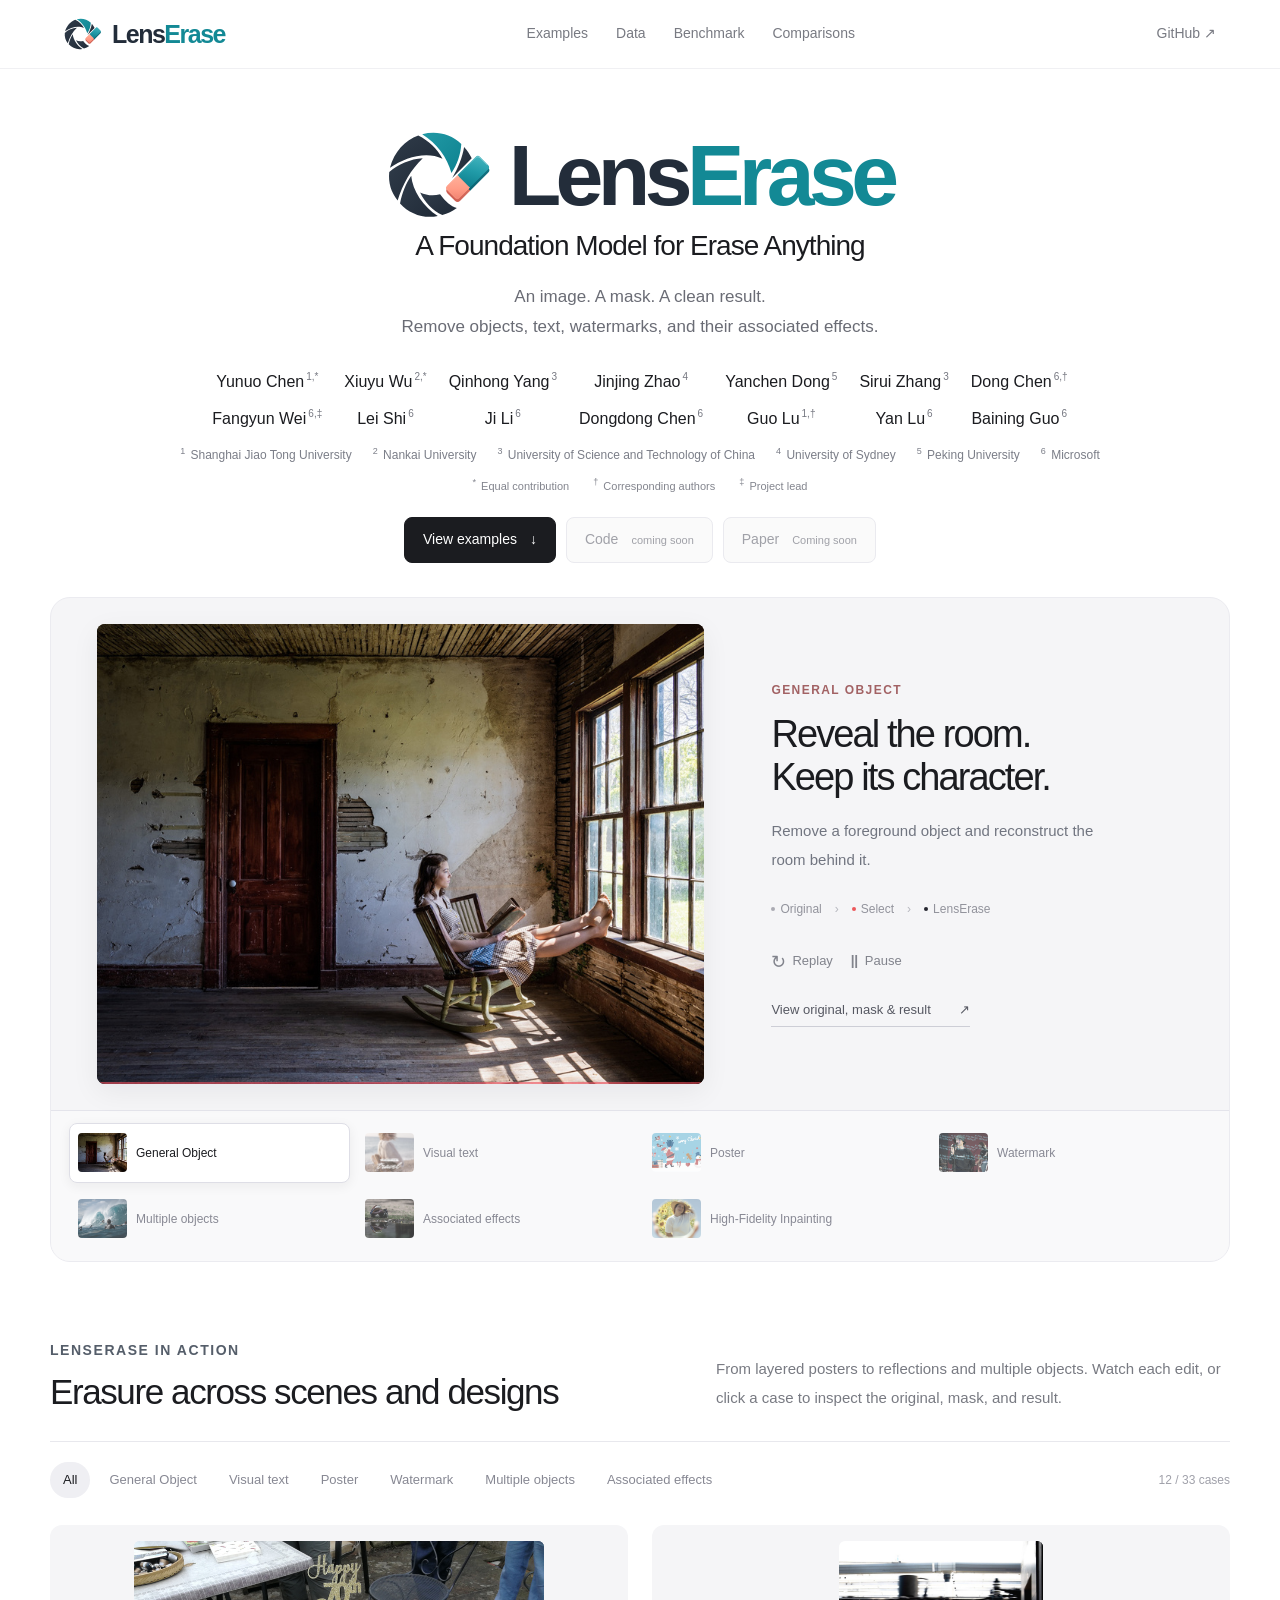
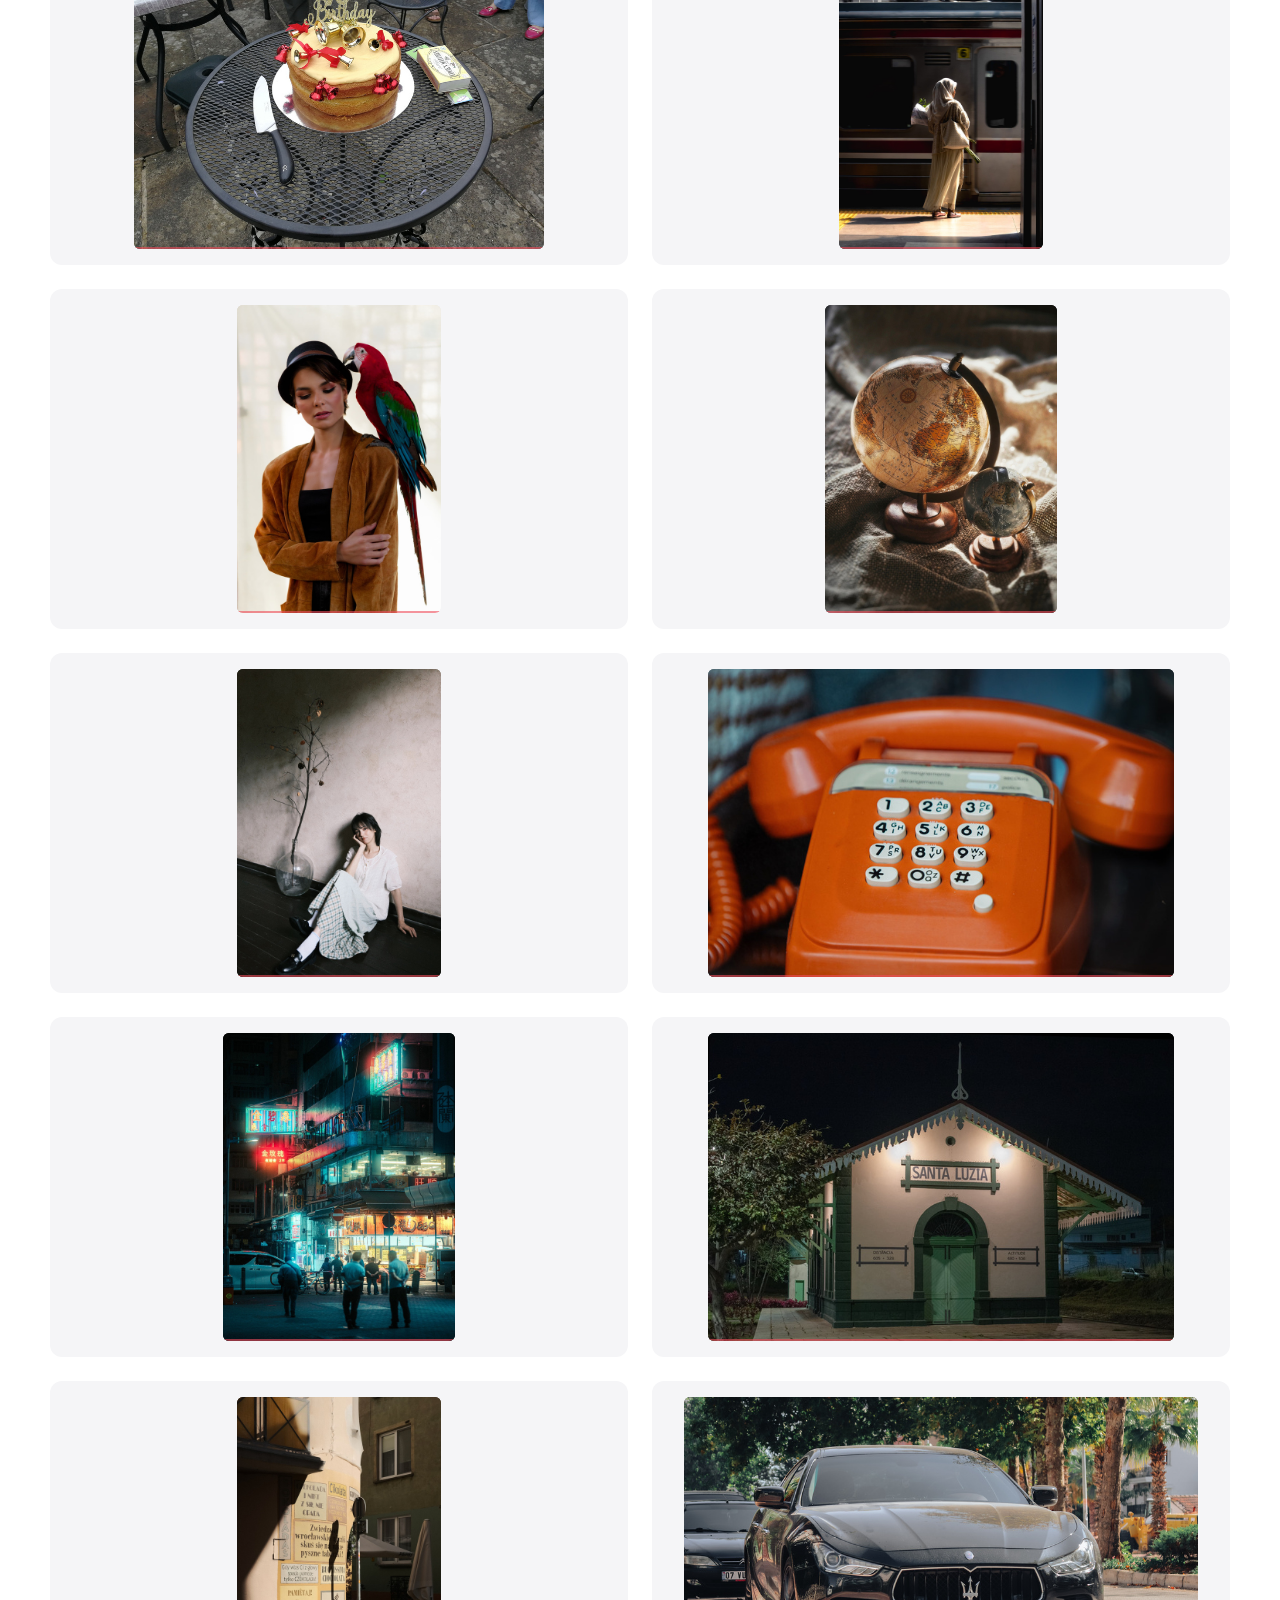
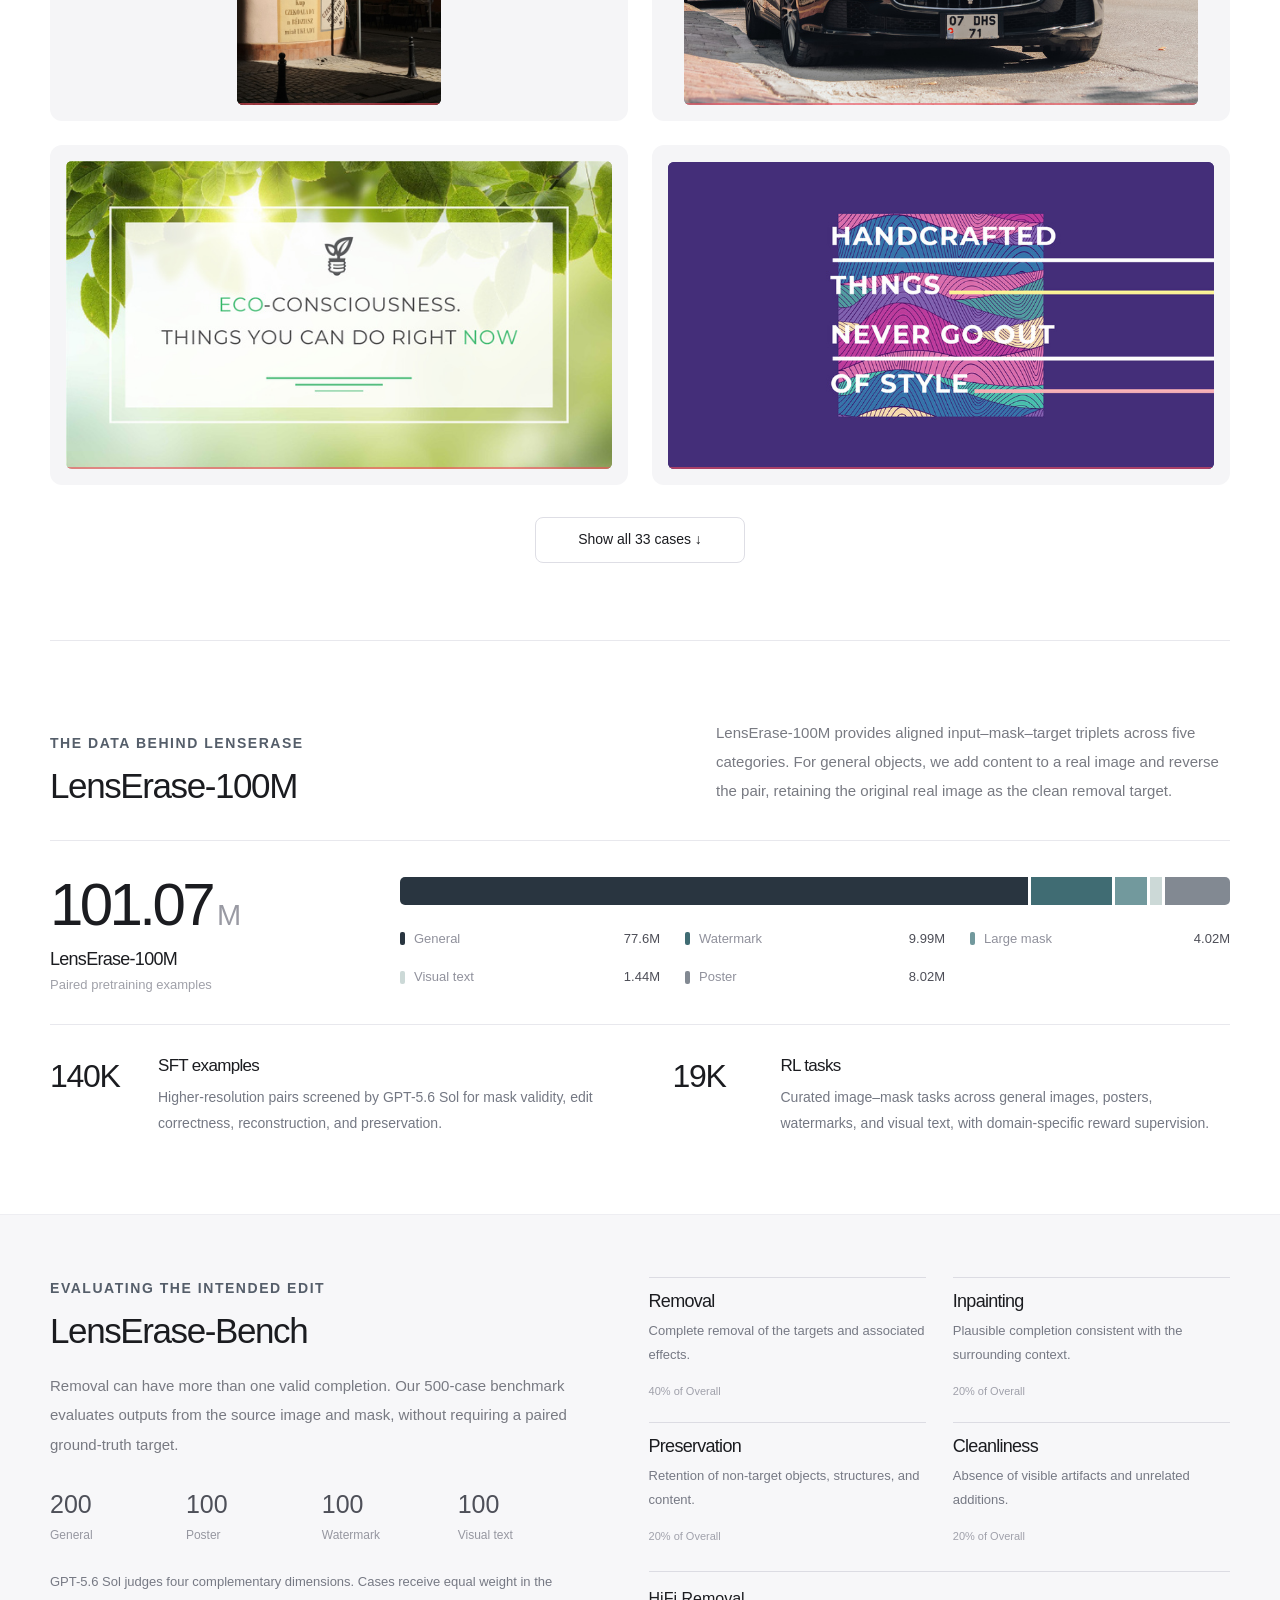
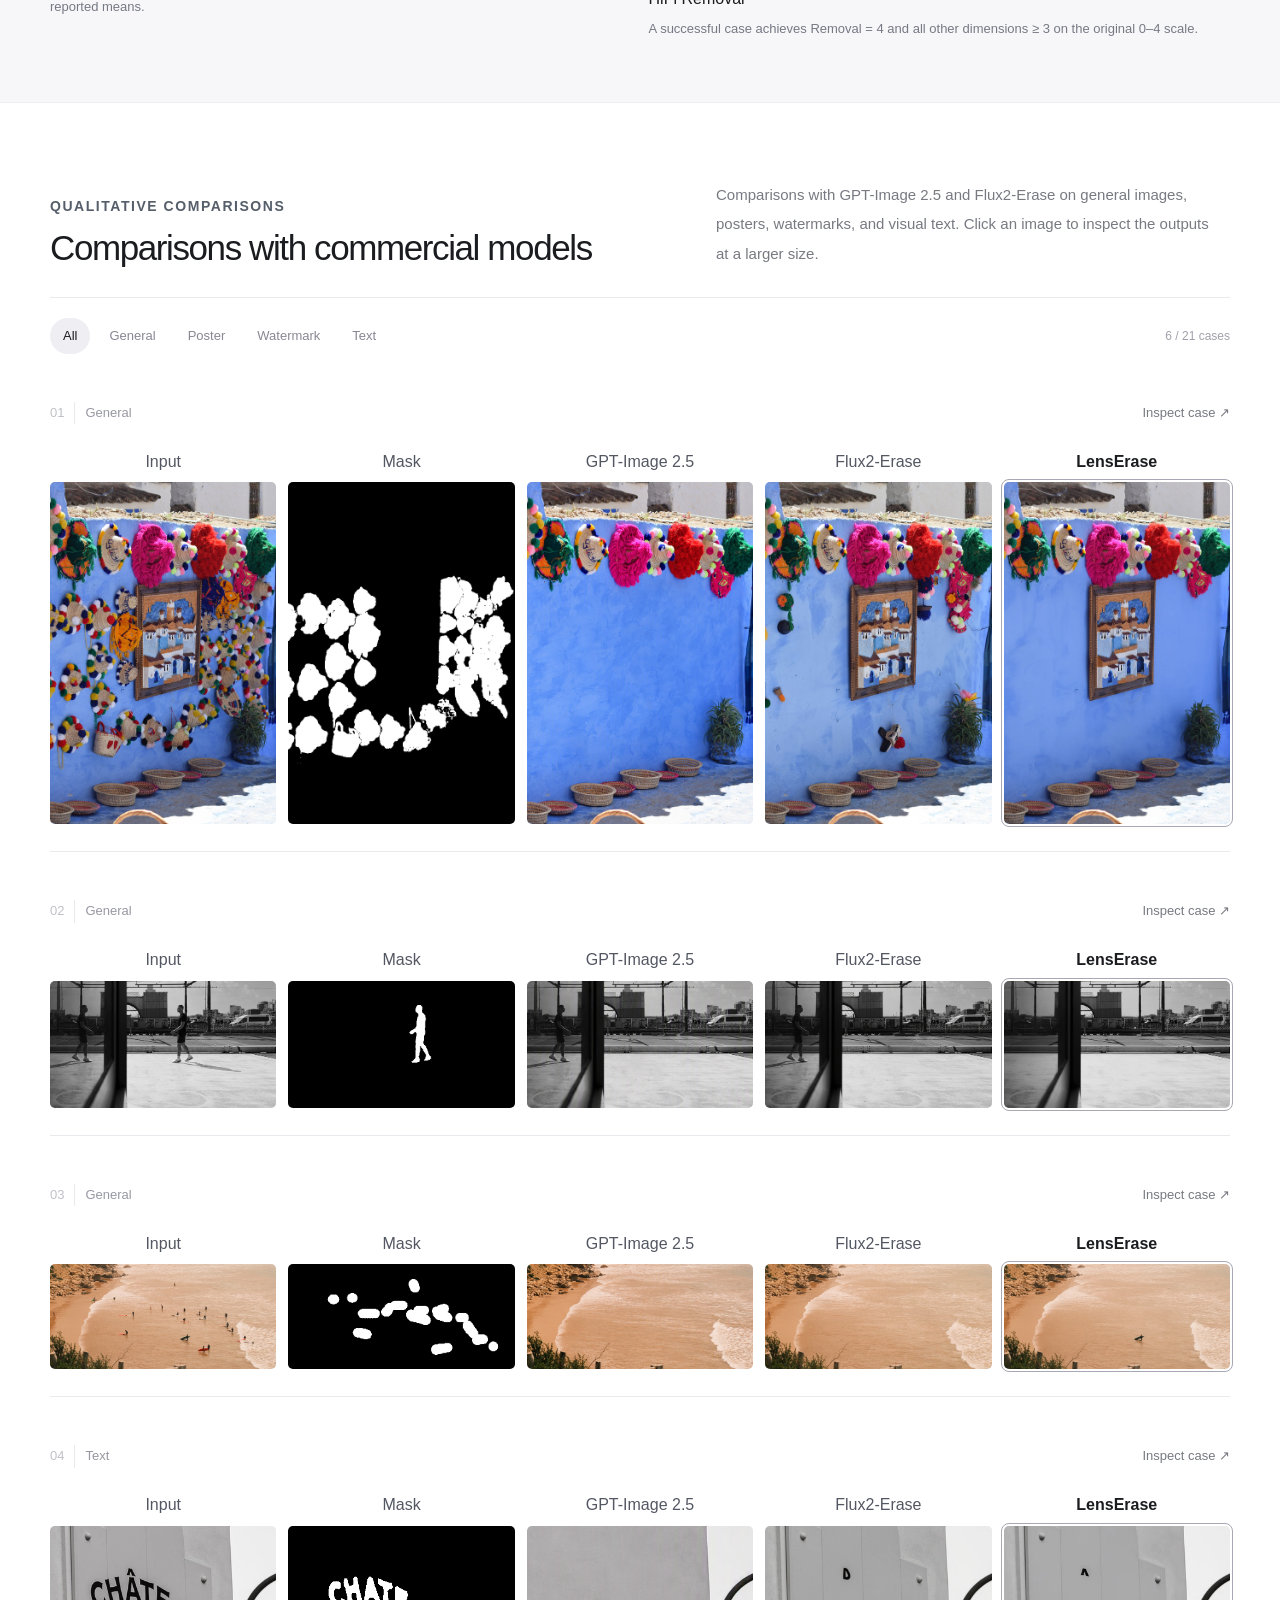
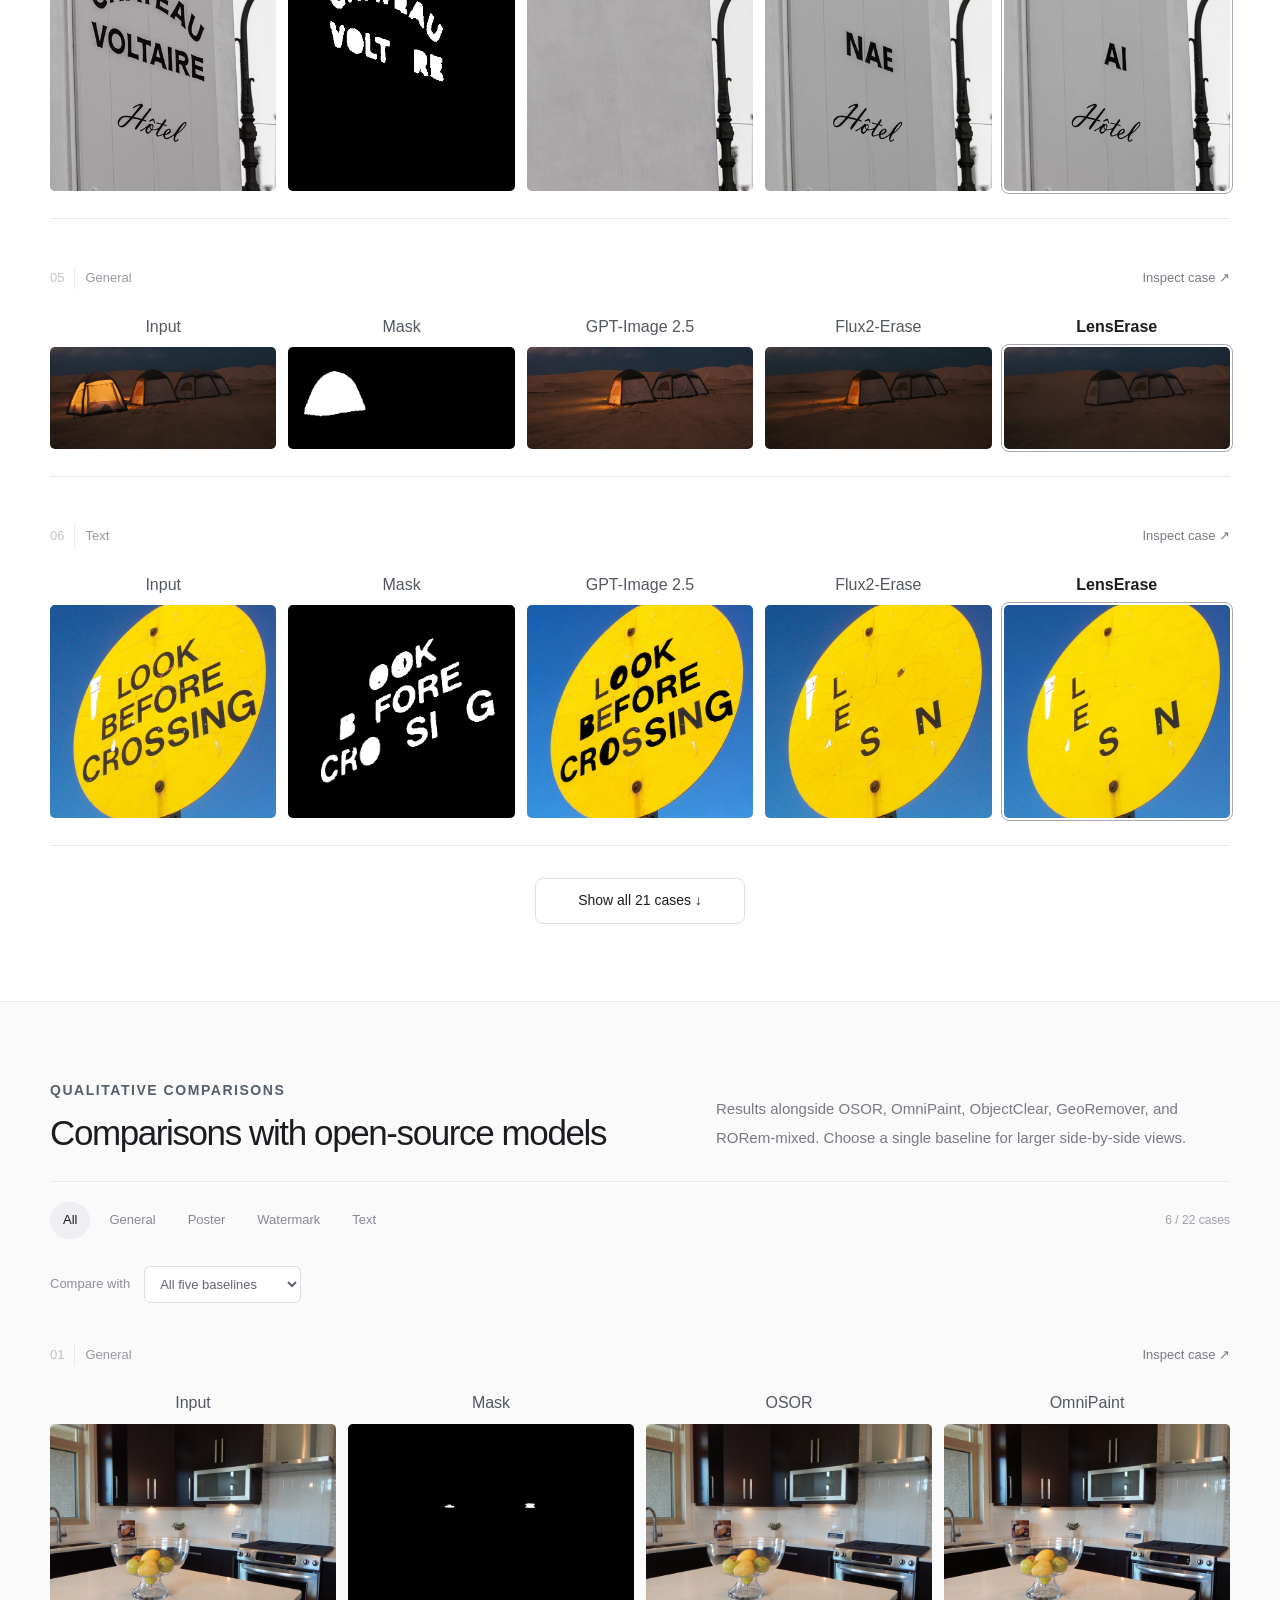
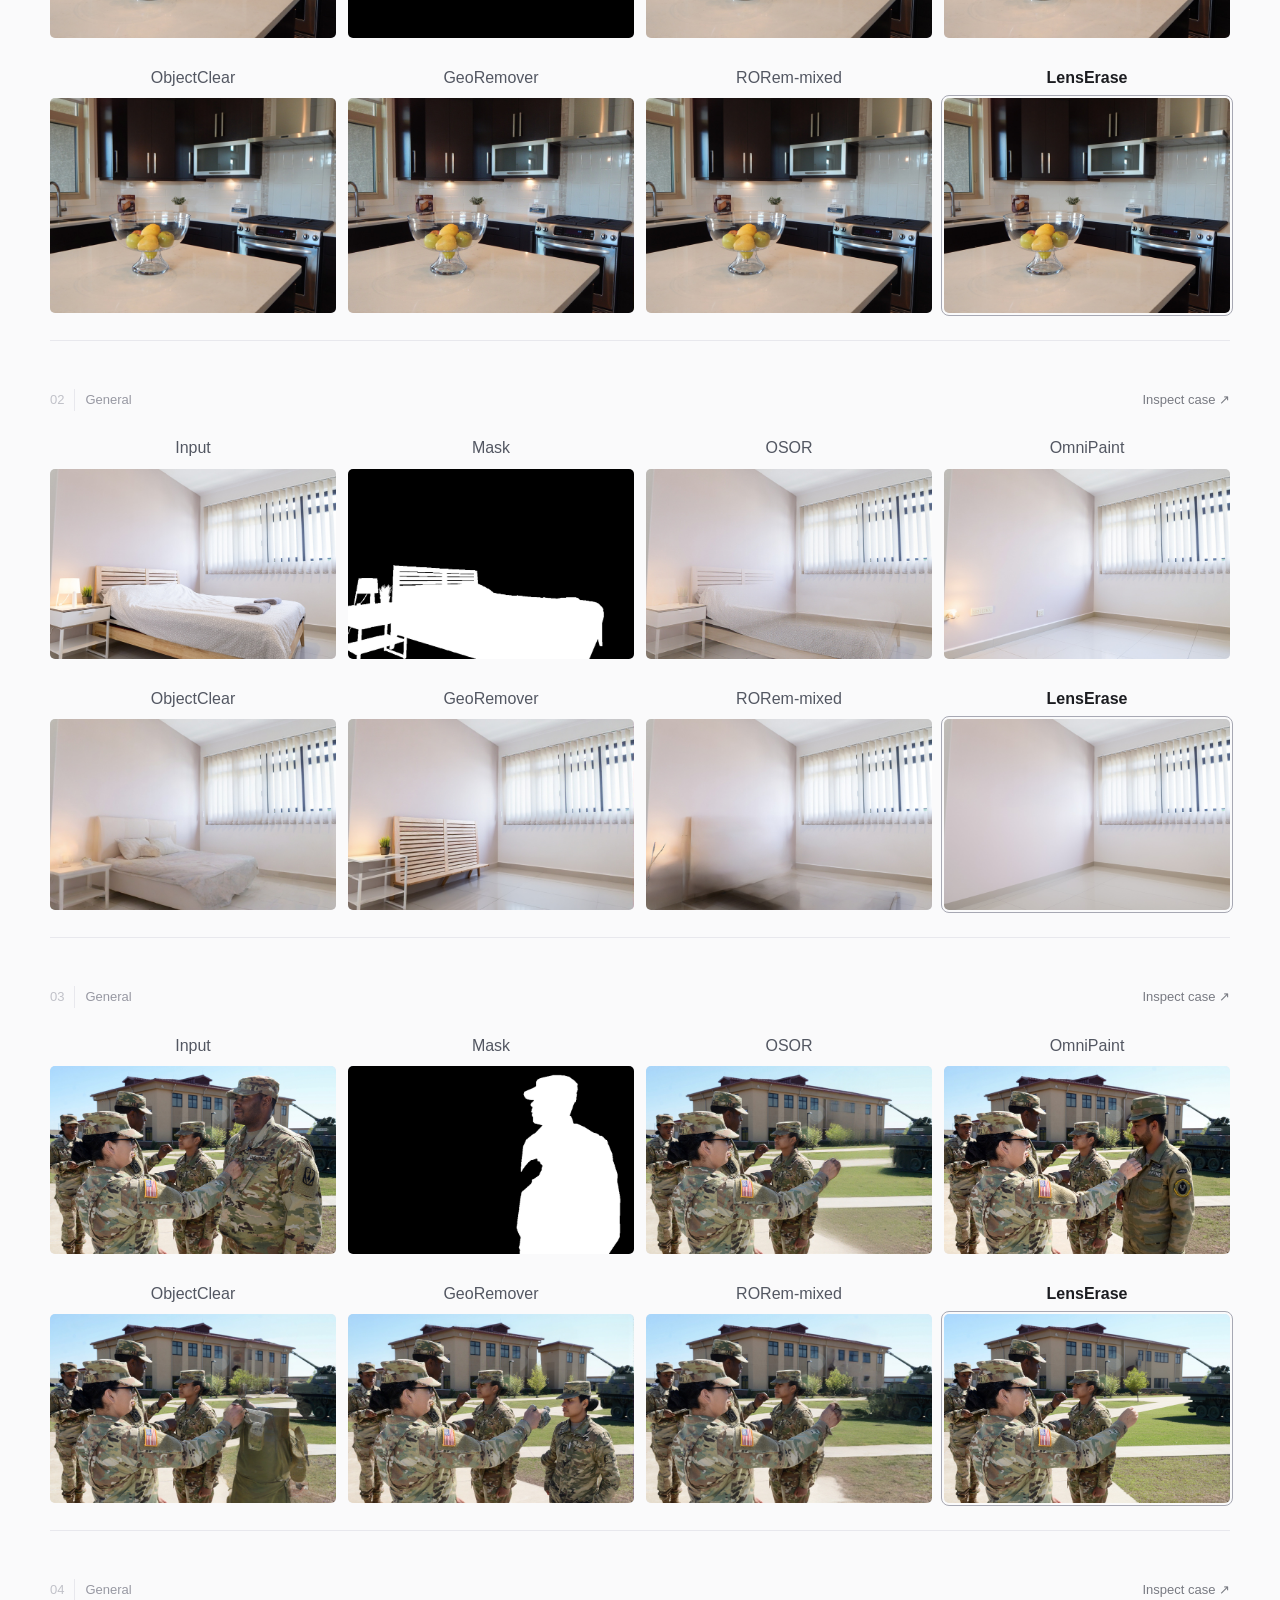
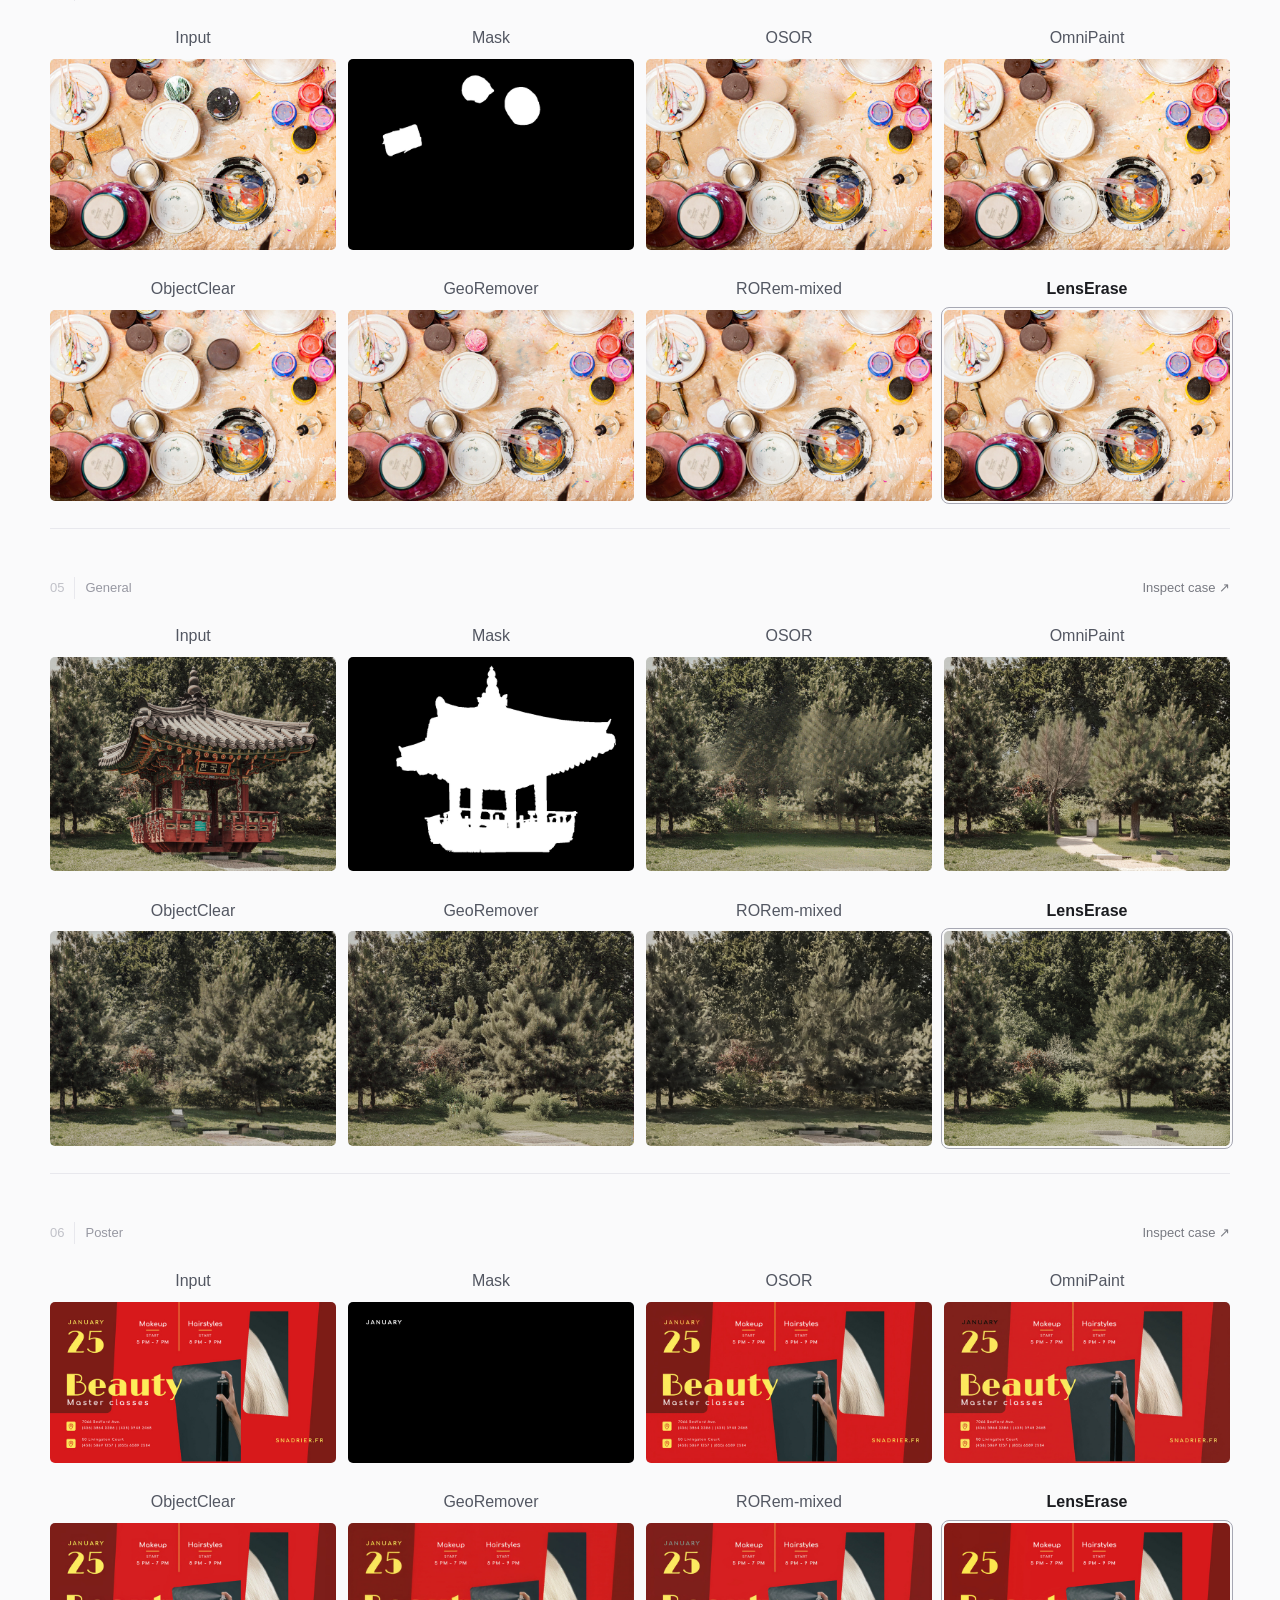
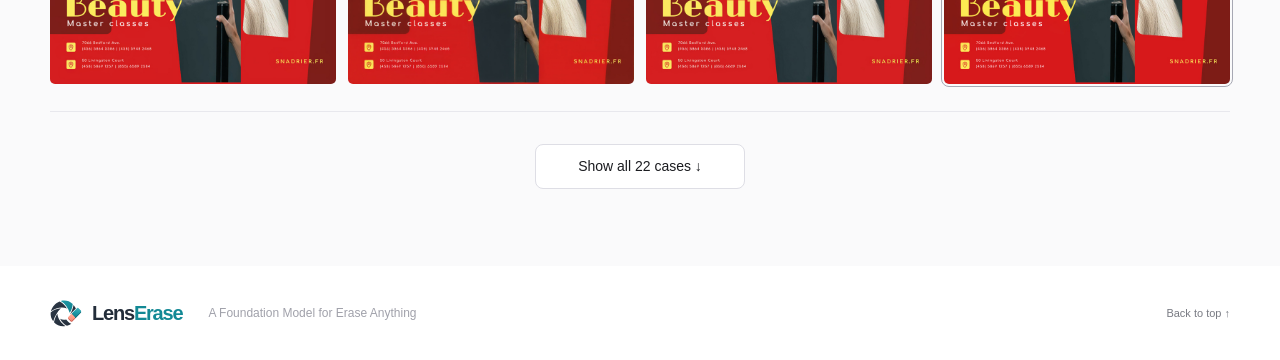
==== LensErase/index.html @ 3f2c81ec "Publish LensErase project website" ====
<!DOCTYPE html>

<html lang="en">
<head>
<meta charset="utf-8"/><meta content="width=device-width,initial-scale=1" name="viewport"/><meta content="#ffffff" name="theme-color"/>
<meta content="LensErase: A Foundation Model for Erase Anything. Mask-based removal of objects, text, watermarks, and associated effects, with high-fidelity preservation." name="description"/>
<title>LensErase — A Foundation Model for Erase Anything</title><link href="assets/favicon.svg?v=3" rel="icon" type="image/svg+xml"/><link href="styles.css" rel="stylesheet"/><script defer="" src="assets/gallery.js"></script><script defer="" src="app.js"></script>
</head>
<body>
<a class="skip-link" href="#featured">Skip to examples</a>
<header class="site-header"><a aria-label="LensErase home" class="brand" href="#top"><img alt="" aria-hidden="true" class="brand-icon" src="assets/logo-mark.svg?v=3" width="32" height="32"/><span class="brand-wordmark">Lens<span class="erase-word">Erase</span></span></a><nav aria-label="Main navigation"><a href="#showcase">Examples</a><a href="#data">Data</a><a href="#benchmark">Benchmark</a><a href="#commercial">Comparisons</a></nav><a class="header-link" href="https://github.com/UnoC-727" rel="noopener noreferrer" target="_blank">GitHub ↗</a></header>
<main id="top">
<section aria-labelledby="page-title" class="hero wrap">
<div class="hero-intro"><h1 id="page-title"><img class="hero-logo" src="assets/logo-mark.svg?v=3" width="84" height="84" alt="" aria-hidden="true"/><span>Lens<span class="erase-word">Erase</span></span></h1><h2>A Foundation Model for Erase Anything</h2><p class="hero-description">An image. A mask. A clean result.<br/>Remove objects, text, watermarks, and their associated effects.</p></div>
<div aria-label="Authors" class="authors"><span>Yunuo Chen<sup>1,*</sup></span><span>Xiuyu Wu<sup>2,*</sup></span><span>Qinhong Yang<sup>3</sup></span><span>Jinjing Zhao<sup>4</sup></span><span>Yanchen Dong<sup>5</sup></span><span>Sirui Zhang<sup>3</sup></span><span>Dong Chen<sup>6,†</sup></span><span>Fangyun Wei<sup>6,‡</sup></span><span>Lei Shi<sup>6</sup></span><span>Ji Li<sup>6</sup></span><span>Dongdong Chen<sup>6</sup></span><span>Guo Lu<sup>1,†</sup></span><span>Yan Lu<sup>6</sup></span><span>Baining Guo<sup>6</sup></span></div>
<div class="affiliations"><span><sup>1</sup> Shanghai Jiao Tong University</span><span><sup>2</sup> Nankai University</span><span><sup>3</sup> University of Science and Technology of China</span><span><sup>4</sup> University of Sydney</span><span><sup>5</sup> Peking University</span><span><sup>6</sup> Microsoft</span></div>
<p class="author-notes"><span><sup>*</sup> Equal contribution</span><span><sup>†</sup> Corresponding authors</span><span><sup>‡</sup> Project lead</span></p><div class="hero-actions"><a class="button button-primary" href="#featured">View examples <span aria-hidden="true">↓</span></a><button class="button button-pending code-pending" type="button" disabled>Code <span>coming soon</span></button><button class="button button-pending" disabled="">Paper <span>Coming soon</span></button></div>
<div class="featured-stage" id="featured"><div class="featured-main"><div id="hero-view"></div><div class="featured-copy"><p class="eyebrow" id="hero-category"></p><h3 id="hero-case-title"></h3><p id="hero-description"></p><div aria-label="Animation stages" class="demo-sequence"><span data-step="source"><i></i>Original</span><span data-step="selection"><i></i>Select</span><span data-step="result"><i></i>LensErase</span></div><div class="animation-controls"><button aria-label="Replay erasing animation" id="hero-replay" type="button"><span aria-hidden="true">↻</span> Replay</button><button aria-label="Pause animation" aria-pressed="false" id="hero-pause" type="button"><span aria-hidden="true">Ⅱ</span> Pause</button></div><button class="inspect-link" id="hero-expand" type="button">View original, mask &amp; result <span aria-hidden="true">↗</span></button></div></div><div aria-label="Featured removal examples" class="hero-tabs" id="hero-tabs" role="tablist"></div></div>
</section>
<section aria-labelledby="showcase-title" class="gallery-section wrap" id="showcase"><div class="section-heading"><div><p class="eyebrow">LENSERASE IN ACTION</p><h2 id="showcase-title">Erasure across scenes and designs</h2></div><p>From layered posters to reflections and multiple objects. Watch each edit, or click a case to inspect the original, mask, and result.</p></div><div class="gallery-toolbar"><div aria-label="Filter LensErase examples" class="filter-list" id="showcase-filters" role="group"></div><p class="gallery-count" id="showcase-count"></p></div><div class="showcase-grid" id="showcase-grid"></div><div class="load-more-wrap"><button class="button load-more" id="showcase-more" type="button"></button></div></section>

<section aria-labelledby="data-title" class="data-section wrap" id="data"><div class="section-heading"><div><p class="eyebrow">THE DATA BEHIND LENSERASE</p><h2 id="data-title">LensErase-100M</h2></div><p>LensErase-100M provides aligned input–mask–target triplets across five categories. For general objects, we add content to a real image and reverse the pair, retaining the original real image as the clean removal target.</p></div><div class="data-main"><div class="data-total"><strong>101.07<span>M</span></strong><h3>LensErase-100M</h3><p>Paired pretraining examples</p></div><div class="data-breakdown"><div aria-label="Pretraining composition" class="data-bar"><span style="--amount:76.78%;--bar-color:#153957" title="General: 77.6M"></span><span style="--amount:9.88%;--bar-color:#007c91" title="Watermark: 9.99M"></span><span style="--amount:3.98%;--bar-color:#39a8b2" title="Large mask: 4.02M"></span><span style="--amount:1.42%;--bar-color:#b9deda" title="Visual text: 1.44M"></span><span style="--amount:7.94%;--bar-color:#788aa4" title="Poster: 8.02M"></span></div><div class="data-legend"><div><i style="background:#153957"></i><span>General</span><strong>77.6M</strong></div><div><i style="background:#007c91"></i><span>Watermark</span><strong>9.99M</strong></div><div><i style="background:#39a8b2"></i><span>Large mask</span><strong>4.02M</strong></div><div><i style="background:#b9deda"></i><span>Visual text</span><strong>1.44M</strong></div><div><i style="background:#788aa4"></i><span>Poster</span><strong>8.02M</strong></div></div></div></div><div class="curation-grid"><article><strong>140K</strong><div><h3>SFT examples</h3><p>Higher-resolution pairs screened by GPT-5.6 Sol for mask validity, edit correctness, reconstruction, and preservation.</p></div></article><article><strong>19K</strong><div><h3>RL tasks</h3><p>Curated image–mask tasks across general images, posters, watermarks, and visual text, with domain-specific reward supervision.</p></div></article></div></section>
<section aria-labelledby="benchmark-title" class="benchmark-section" id="benchmark"><div class="wrap benchmark-layout"><div><p class="eyebrow">EVALUATING THE INTENDED EDIT</p><h2 id="benchmark-title">LensErase-Bench</h2><p class="benchmark-intro">Removal can have more than one valid completion. Our 500-case benchmark evaluates outputs from the source image and mask, without requiring a paired ground-truth target.</p><div class="bench-counts"><span><strong>200</strong> General</span><span><strong>100</strong> Poster</span><span><strong>100</strong> Watermark</span><span><strong>100</strong> Visual text</span></div><p class="bench-note">GPT-5.6 Sol judges four complementary dimensions. Cases receive equal weight in the reported means.</p></div><div><div class="metric-grid"><article><h3>Removal</h3><p>Complete removal of the targets and associated effects.</p><span>40% of Overall</span></article><article><h3>Inpainting</h3><p>Plausible completion consistent with the surrounding context.</p><span>20% of Overall</span></article><article><h3>Preservation</h3><p>Retention of non-target objects, structures, and content.</p><span>20% of Overall</span></article><article><h3>Cleanliness</h3><p>Absence of visible artifacts and unrelated additions.</p><span>20% of Overall</span></article></div><div class="hifi-note"><strong>HiFi Removal</strong><p>A successful case achieves Removal = 4 and all other dimensions ≥ 3 on the original 0–4 scale.</p></div></div></div></section>
<section aria-labelledby="commercial-title" class="gallery-section wrap" id="commercial"><div class="section-heading"><div><p class="eyebrow">QUALITATIVE COMPARISONS</p><h2 id="commercial-title">Comparisons with commercial models</h2></div><p>Comparisons with GPT-Image 2.5 and Flux2-Erase on general images, posters, watermarks, and visual text. Click an image to inspect the outputs at a larger size.</p></div><div class="gallery-toolbar"><div aria-label="Filter GPT and Flux comparisons" class="filter-list" id="commercial-filters" role="group"></div><p class="gallery-count" id="commercial-count"></p></div><div class="comparison-list" id="commercial-grid"></div><div class="load-more-wrap"><button class="button load-more" id="commercial-more" type="button"></button></div></section>
<section aria-labelledby="open-title" class="gallery-section comparison-band" id="open-source"><div class="wrap"><div class="section-heading"><div><p class="eyebrow">QUALITATIVE COMPARISONS</p><h2 id="open-title">Comparisons with open-source models</h2></div><p>Results alongside OSOR, OmniPaint, ObjectClear, GeoRemover, and RORem-mixed. Choose a single baseline for larger side-by-side views.</p></div><div class="gallery-toolbar"><div aria-label="Filter object-removal comparisons" class="filter-list" id="open-filters" role="group"></div><p class="gallery-count" id="open-count"></p></div><div class="model-toolbar"><label for="baseline-select">Compare with</label><select id="baseline-select"><option value="all">All five baselines</option><option>OSOR</option><option>OmniPaint</option><option>ObjectClear</option><option>GeoRemover</option><option>RORem-mixed</option></select></div><div class="comparison-list" id="open-grid"></div><div class="load-more-wrap"><button class="button load-more" id="open-more" type="button"></button></div></div></section>
</main>
<footer class="site-footer wrap"><a class="brand" href="#top"><img alt="" aria-hidden="true" class="brand-icon" src="assets/logo-mark.svg?v=3" width="32" height="32"/><span class="brand-wordmark">Lens<span class="erase-word">Erase</span></span></a><p>A Foundation Model for Erase Anything</p><a class="text-button" href="#top">Back to top ↑</a></footer>
<dialog aria-labelledby="dialog-title" id="case-dialog"><div class="dialog-header"><div><p class="eyebrow" id="dialog-category"></p><h2 id="dialog-title"></h2></div><button aria-label="Close preview" class="icon-button" id="dialog-close" type="button">✕</button></div><div aria-label="Choose an image" class="dialog-model-tabs" id="dialog-tabs" role="tablist"></div><div class="static-case-overview" hidden="" id="static-case-overview"></div><div class="detail-view" id="detail-view"><img alt="" id="detail-image"/></div><div class="dialog-bottom"><p>Click to zoom. Drag to pan.</p><div><button class="text-button" id="dialog-prev" type="button">← Previous</button><span id="dialog-position"></span><button class="text-button" id="dialog-next" type="button">Next →</button></div></div></dialog>
<noscript><p class="noscript-message">Enable JavaScript to browse the interactive galleries.</p></noscript>
</body>
</html>
---- LensErase/styles.css ----
@font-face{font-family:Inter;font-style:normal;font-weight:100 900;font-display:swap;src:url('assets/fonts/inter.ttf') format('truetype')}
@font-face{font-family:'Instrument Sans';font-style:normal;font-weight:400 700;font-display:swap;src:url('assets/fonts/instrumentsans.ttf') format('truetype')}
:root{--paper:#fff;--ink:#1b1c20;--muted:#787a82;--line:#e8e8ed;--accent:#d84b50;--panel:#f5f5f7;--title:'Instrument Sans',Inter,sans-serif}
*{box-sizing:border-box}html{scroll-behavior:smooth;scroll-padding-top:88px}body{margin:0;color:var(--ink);background:var(--paper);font-family:Inter,Arial,sans-serif;font-size:15px;line-height:1.7;-webkit-font-smoothing:antialiased}body.dialog-open{overflow:hidden}button,input,select{font:inherit;color:inherit}button{cursor:pointer}a{color:inherit;text-decoration:none}button,a{-webkit-tap-highlight-color:transparent}img{display:block;max-width:100%;height:auto}h1,h2,h3,p,figure{margin:0}h1,h2,h3{font-family:var(--title);font-weight:550;line-height:1.14;letter-spacing:-.04em}p{color:var(--muted)}button:disabled{cursor:default}button:focus-visible,a:focus-visible,select:focus-visible{outline:3px solid #d84b50aa;outline-offset:4px}section[id],#featured{scroll-margin-top:90px}[hidden]{display:none!important}.wrap{width:calc(100% - 100px);max-width:1200px;margin-inline:auto}.skip-link{position:fixed;top:-70px;left:15px;background:white;padding:13px;z-index:100}.skip-link:focus{top:15px}
.site-header{height:69px;display:flex;justify-content:space-between;align-items:center;gap:25px;padding-inline:5%;border-bottom:1px solid #f0f0f3;position:sticky;top:0;background:#ffffffef;backdrop-filter:blur(18px);z-index:30}.brand{font-family:var(--title);font-size:23px;letter-spacing:-.06em;font-weight:650;display:flex;align-items:center;gap:8px;white-space:nowrap}.brand-mark{display:none}.site-header nav{display:flex;gap:28px;font-size:12px;color:var(--muted)}.site-header nav a{padding:20px 0}.site-header nav a:hover,.site-header nav a.active{color:var(--ink)}.header-link{font-size:12px;color:var(--muted)}.header-link:hover{color:var(--ink)}
.hero{padding-top:48px}.hero-intro{text-align:center;max-width:850px;margin:auto}.eyebrow{font-size:10px;font-weight:550;letter-spacing:.14em;line-height:1.6;text-transform:uppercase;color:var(--muted)}.hero h1{font-size:86px;letter-spacing:-.065em;font-weight:650;margin:13px 0 10px;line-height:1.05}.title-period{color:var(--accent)}.hero h2{font-size:28px;letter-spacing:-.035em;font-weight:450}.hero-description{font-size:15px;line-height:1.75;margin-top:20px;color:#6a6c75}.authors{display:grid;grid-template-columns:repeat(7,max-content);justify-content:center;column-gap:20px;row-gap:7px;margin:26px auto 0;max-width:1030px;font-size:12px;font-weight:450;line-height:1.7}.authors span{white-space:nowrap}.authors sup{font-size:8px;color:#8e9098;margin-left:2px}.affiliations{display:flex;flex-wrap:wrap;justify-content:center;gap:4px 19px;margin:11px auto 0;max-width:1030px;color:#93949a;font-size:10px;line-height:1.7}.affiliations a:hover{color:var(--ink)}.affiliations sup{font-size:8px;margin-right:2px}.author-notes{display:flex;justify-content:center;flex-wrap:wrap;gap:20px;font-size:9px;color:#989aa2;margin-top:9px}.author-notes sup{margin-right:2px}.hero-actions{display:flex;flex-wrap:wrap;justify-content:center;gap:10px;margin:22px 0 34px}.button{display:inline-flex;align-items:center;justify-content:center;gap:13px;min-height:43px;border:1px solid #dedee5;background:white;border-radius:8px;padding:10px 18px;font-size:12px;transition:background .18s,border .18s}.button:hover{background:var(--panel);border-color:#c8c9d0}.button-primary{background:var(--ink);border-color:var(--ink);color:#fff}.button-primary:hover{background:#36373e}.button-pending{color:#a0a1a8;background:#fafafa;border-color:#eaeaef}.button-pending span{font-size:9px}.button-pending:hover{background:#fafafa;border-color:#eaeaef}.text-button{border:0;background:none;padding:4px 0;font-size:11px;white-space:nowrap;color:var(--muted)}.text-button:hover{color:var(--ink)}
.featured-stage{background:#f5f5f7;border:1px solid #ebebf0;border-radius:20px;overflow:hidden}.featured-main{display:grid;grid-template-columns:minmax(0,1.5fr) minmax(0,1fr);min-height:440px;align-items:center;padding:26px;gap:47px}.featured-copy{padding:22px 15px 22px 0;max-width:390px}.featured-copy>.eyebrow{color:#a26264;font-size:10px;letter-spacing:.12em}.featured-copy h3{font-size:38px;font-weight:500;line-height:1.13;letter-spacing:-.05em;margin:13px 0 18px}.featured-copy>p:not(.eyebrow){font-size:13px;line-height:1.9;color:#80818b;max-width:325px}.demo-sequence{display:flex;gap:13px;align-items:center;margin-top:25px;font-size:10px;color:#92939c}.demo-sequence span{display:flex;align-items:center;gap:5px}.demo-sequence span:not(:last-child):after{content:'›';margin-left:8px;color:#b5b6bd}.demo-sequence i{height:4px;width:4px;border-radius:50%;background:#aaaab3}.demo-sequence [data-step=selection] i{background:#ec585b}.demo-sequence [data-step=result] i{background:#252630}.animation-controls{display:flex;align-items:center;gap:17px;margin-top:27px}.animation-controls button{border:0;background:none;font-size:11px;color:#81838c;padding:4px 0;display:flex;gap:6px;align-items:center}.animation-controls button:hover{color:var(--ink)}.animation-controls button>span{font-size:18px;line-height:1}.inspect-link{border:0;background:none;padding:0 0 5px;border-bottom:1px solid #cdced6;display:flex;gap:28px;align-items:center;margin-top:22px;font-size:11px;color:#565862}.inspect-link:hover{color:var(--ink);border-color:var(--ink)}#hero-view{width:100%;min-width:0;display:flex;align-items:center;justify-content:center;min-height:425px}.hero-tabs{display:flex;gap:5px;padding:12px 18px;border-top:1px solid #e4e4eb;justify-content:center;background:#f9f9fa}.hero-tabs button{min-width:0;flex:1;display:flex;align-items:center;gap:9px;border:1px solid transparent;background:none;padding:8px;border-radius:8px;text-align:left;color:#888994;font-size:10px;line-height:1.35;transition:background .15s,border .15s}.hero-tabs button img{width:44px;height:35px;object-fit:cover;border-radius:4px;filter:saturate(.6);opacity:.75;flex-shrink:0}.hero-tabs button[aria-selected=true]{background:white;border-color:#dedee6;box-shadow:0 3px 12px #1b1b2510;color:var(--ink)}.hero-tabs button[aria-selected=true] img{filter:none;opacity:1}.hero-tabs button:hover{background:white}
.erasure-demo{display:block;position:relative;isolation:isolate;width:100%;aspect-ratio:var(--ratio);padding:0;border:0;background:#e6e6eb;overflow:hidden;border-radius:8px;cursor:zoom-in;line-height:0;text-align:left;--duration:8s;--play:paused}.erasure-demo.hero-demo{max-width:calc(460px * var(--ratio));max-height:460px;box-shadow:0 8px 28px #17172710}.erasure-demo.is-playing{--play:running}.motion-result,.motion-source,.mask-tint,.mask-contour{display:block;position:absolute;inset:0;width:100%;height:100%}.motion-result img,.motion-source img{width:100%;height:100%;object-fit:fill}.motion-source{animation:erase-source var(--duration) ease-in-out infinite;animation-play-state:var(--play)}.mask-tint{background:#ff334c;mask:var(--mask) center/100% 100% no-repeat;mask-mode:luminance;opacity:0;animation:mask-tint var(--duration) ease-in-out infinite;animation-play-state:var(--play);pointer-events:none}.mask-contour{overflow:visible;pointer-events:none;opacity:0;animation:contour-opacity var(--duration) linear infinite;animation-play-state:var(--play)}.mask-contour path{fill:none;stroke-linejoin:round;stroke-linecap:round;vector-effect:non-scaling-stroke;stroke-dasharray:1;stroke-dashoffset:1;animation:draw-contour var(--duration) ease-in-out infinite;animation-play-state:var(--play)}.contour-underlay path{stroke:#fff;stroke-width:4.6px;stroke-opacity:.9}.contour-red path{stroke:#f12f44;stroke-width:2.8px}.demo-state{position:absolute;left:15px;bottom:14px;font-size:10px;line-height:1.3;font-weight:500;letter-spacing:.01em;background:#fffffff0;backdrop-filter:blur(5px);padding:7px 10px;border-radius:5px;pointer-events:none;box-shadow:0 1px 4px #0001;opacity:0;animation:state-source var(--duration) linear infinite;animation-play-state:var(--play)}.state-select{animation-name:state-select;color:#cf2c3e;display:flex;align-items:center;gap:6px}.state-select i{width:5px;height:5px;border-radius:50%;background:#f12f44}.state-result{animation-name:state-result;background:#22242bea;color:#fff}.demo-open{position:absolute;right:14px;top:14px;background:#fffffff0;border-radius:5px;padding:7px 9px;font-size:9px;line-height:1.3;color:#555762;opacity:0;transition:opacity .2s;pointer-events:none}.erasure-demo:hover .demo-open,.erasure-demo:focus-visible .demo-open{opacity:1}.motion-progress{position:absolute;left:0;right:0;bottom:0;height:2px;background:#ef4e5c99;transform-origin:left;animation:progress var(--duration) linear infinite;animation-play-state:var(--play);pointer-events:none}.erasure-demo.reduced-motion .motion-source,.erasure-demo.reduced-motion .mask-tint,.erasure-demo.reduced-motion .mask-contour,.erasure-demo.reduced-motion .state-source,.erasure-demo.reduced-motion .state-select,.erasure-demo.reduced-motion .motion-progress{display:none}.erasure-demo.reduced-motion .state-result{animation:none;opacity:1}
@keyframes erase-source{0%,42%{opacity:1}60%,88%{opacity:0}98%,100%{opacity:1}}
@keyframes contour-opacity{0%,10%{opacity:0}12%,41%{opacity:1}53%,100%{opacity:0}}
@keyframes draw-contour{0%,12%{stroke-dashoffset:1}29%,100%{stroke-dashoffset:0}}
@keyframes mask-tint{0%,24%{opacity:0}33%,41%{opacity:.24}52%,100%{opacity:0}}
@keyframes state-source{0%,10%{opacity:1}15%,93%{opacity:0}98%,100%{opacity:1}}
@keyframes state-select{0%,11%{opacity:0}16%,43%{opacity:1}53%,100%{opacity:0}}
@keyframes state-result{0%,54%{opacity:0}61%,88%{opacity:1}96%,100%{opacity:0}}
@keyframes progress{from{transform:scaleX(0)}to{transform:scaleX(1)}}
.gallery-section,.data-section{padding-block:77px}.section-heading{display:grid;grid-template-columns:1.15fr 1fr;gap:75px;align-items:end;margin-bottom:28px}.section-heading h2{font-size:35px;font-weight:500;margin-top:11px;max-width:600px}.section-heading>p{font-size:13px;line-height:1.95;max-width:505px}.gallery-toolbar{display:flex;align-items:center;justify-content:space-between;gap:20px;border-top:1px solid var(--line);padding-top:20px;margin:29px 0 27px}.filter-list{display:flex;flex-wrap:wrap;gap:6px}.filter-list button{font-size:11px;color:#878893;border:1px solid transparent;background:none;border-radius:20px;padding:6px 12px}.filter-list button[aria-pressed=true]{color:var(--ink);background:#efeff3}.filter-list button:hover{color:var(--ink);background:#f6f6f8}.gallery-count{font-size:10px;color:#a0a1aa;white-space:nowrap}.showcase-grid{display:grid;grid-template-columns:repeat(2,minmax(0,1fr));gap:36px 26px;align-items:start}.showcase-card{min-width:0}.showcase-visual{height:320px;display:flex;align-items:center;justify-content:center;background:var(--panel);border-radius:12px;padding:16px;overflow:hidden}.showcase-visual .erasure-demo{max-height:288px;max-width:calc(288px * var(--ratio));border-radius:6px}.showcase-caption{display:flex;align-items:center;justify-content:space-between;gap:15px;padding:13px 2px 0}.showcase-caption h3{font-size:17px;font-weight:500;letter-spacing:-.02em;margin-top:3px}.showcase-caption p{font-size:9px;color:#a0a1aa}.showcase-caption .text-button{font-size:10px;flex-shrink:0}.load-more-wrap{display:flex;justify-content:center;margin-top:32px}.load-more{min-width:210px}
.data-section{border-top:1px solid var(--line)}.data-main{display:grid;grid-template-columns:290px 1fr;gap:60px;align-items:center;padding-block:28px;margin-top:34px;border-top:1px solid var(--line);border-bottom:1px solid var(--line)}.data-total>strong{font-family:var(--title);font-size:60px;line-height:1.2;font-weight:500;letter-spacing:-.06em}.data-total>strong>span{font-size:29px;margin-left:5px;color:#999aa3}.data-total h3{font-size:18px;margin-top:8px;font-weight:500}.data-total p{font-size:11px;margin-top:5px;color:#a0a1a9}.data-bar{display:flex;height:28px;gap:3px;border-radius:5px;overflow:hidden}.data-bar span{width:var(--amount);background:var(--bar-color);display:block;filter:saturate(.35)}.data-legend{display:grid;grid-template-columns:repeat(3,minmax(0,1fr));gap:16px 25px;margin-top:23px}.data-legend>div{display:grid;grid-template-columns:6px 1fr auto;align-items:center;gap:8px;font-size:10px;color:#90919c}.data-legend i{width:5px;height:13px;filter:saturate(.35);border-radius:2px}.data-legend strong{font-size:11px;font-weight:500;color:#4d4e57}.curation-grid{display:grid;grid-template-columns:1fr 1fr;gap:65px;margin-top:31px}.curation-grid article{display:flex;gap:25px;align-items:start}.curation-grid article>strong{font-family:var(--title);font-size:32px;line-height:1.3;font-weight:500;letter-spacing:-.04em;min-width:83px}.curation-grid h3{font-size:17px;font-weight:500;margin-bottom:8px}.curation-grid p{font-size:12px;line-height:1.9;color:#91929b}
.benchmark-section{padding-block:62px;background:#f7f7f9;border-block:1px solid #eeeeF2}.benchmark-layout{display:grid;grid-template-columns:1fr 1.1fr;gap:70px}.benchmark-layout h2{font-size:35px;font-weight:500;margin:12px 0 20px}.benchmark-intro{font-size:13px;line-height:1.95}.bench-counts{display:grid;grid-template-columns:repeat(4,1fr);gap:15px;margin-top:24px}.bench-counts span{font-size:10px;color:#9697a0}.bench-counts strong{font-family:var(--title);font-size:25px;font-weight:500;display:block;color:#4e5059}.bench-note{font-size:11px;margin-top:24px;color:#9899a3;line-height:1.9}.metric-grid{display:grid;grid-template-columns:1fr 1fr;gap:19px 27px}.metric-grid article{border-top:1px solid #dcdce3;padding-top:13px}.metric-grid h3{font-size:18px;font-weight:500}.metric-grid p{font-size:11px;line-height:1.8;margin:8px 0 11px}.metric-grid article>span{font-size:9px;color:#a0a1ab}.hifi-note{border-top:1px solid #dcdce3;margin-top:23px;padding-top:13px}.hifi-note strong{font-family:var(--title);font-size:16px;font-weight:500}.hifi-note p{font-size:11px;margin-top:5px;line-height:1.8}
.comparison-band{background:#fafafb;border-top:1px solid var(--line)}.comparison-list{display:flex;flex-direction:column;gap:27px}.comparison-card{padding:17px 0 27px;border-bottom:1px solid var(--line);min-width:0}.comparison-card-header{display:flex;align-items:center;justify-content:space-between;gap:20px;margin-bottom:14px}.case-tag{display:flex;gap:10px;align-items:center;font-size:10px;color:#9798a2}.case-number{color:#c0c1c8;padding-right:10px;border-right:1px solid var(--line)}.comparison-views{display:grid;grid-template-columns:repeat(var(--columns,5),minmax(0,1fr));gap:11px;align-items:start}.comparison-view{min-width:0}.comparison-view figcaption{height:31px;display:flex;justify-content:center;align-items:center;font-size:11px;color:#7d7e88;white-space:nowrap;line-height:1.3}.image-button{width:100%;display:block;position:relative;padding:0;border:0;border-radius:5px;background:#ececf1;overflow:hidden;line-height:0;cursor:zoom-in}.image-button img{width:100%;height:auto;object-fit:contain;aspect-ratio:var(--view-ratio);max-height:390px}.comparison-view.is-ours figcaption{color:var(--ink);font-weight:600}.is-ours .image-button{outline:1px solid #a7a8b3;outline-offset:2px}.open-comparison .comparison-views{grid-template-columns:repeat(4,minmax(0,1fr));row-gap:20px}.model-toolbar{display:flex;align-items:center;gap:14px;font-size:11px;color:#8f9099;margin-bottom:20px}.model-toolbar select{font-size:11px;color:#62636e;border:1px solid #dedeE5;background:white;border-radius:6px;padding:8px 27px 8px 11px}.site-footer{display:flex;align-items:center;gap:26px;padding-block:30px}.site-footer .brand{font-size:20px}.site-footer p{font-size:10px;color:#a0a1aa}.site-footer>.text-button{margin-left:auto}
dialog{padding:0;width:min(1200px,calc(100vw - 50px));max-height:calc(100dvh - 48px);border:1px solid #e3e3e9;border-radius:14px;background:white;color:var(--ink);overflow:auto;box-shadow:0 30px 150px #0004}dialog::backdrop{background:#11121ab8;backdrop-filter:blur(7px)}.dialog-header{display:flex;justify-content:space-between;align-items:center;gap:20px;padding:20px 25px;border-bottom:1px solid var(--line)}.dialog-header .eyebrow{font-size:9px}.dialog-header h2{font-size:22px;font-weight:500;margin-top:5px}.icon-button{width:33px;height:33px;display:grid;place-items:center;border:1px solid #e2e2e8;border-radius:50%;background:white;font-size:13px}.dialog-model-tabs{display:flex;flex-wrap:wrap;gap:6px;padding:13px 25px}.dialog-model-tabs button{padding:6px 12px;font-size:11px;color:#898a95;background:none;border:1px solid transparent;border-radius:5px}.dialog-model-tabs button[aria-selected=true]{background:#eeeeF3;color:var(--ink)}.static-case-overview{display:grid;grid-template-columns:repeat(3,minmax(0,1fr));gap:17px;padding:7px 25px 20px;align-items:start}.static-case-overview figure{min-width:0}.static-case-overview figcaption{font-size:12px;text-align:center;margin-bottom:11px;color:#70727c}.static-case-overview .is-ours figcaption{color:var(--ink);font-weight:600}.static-case-overview .image-button img{max-height:62vh}.detail-view{height:min(64vh,730px);margin:0 25px;overflow:hidden;background:#f0f0f4;display:flex;align-items:center;justify-content:center;cursor:zoom-in;touch-action:none;border-radius:6px}.detail-view img{width:100%;height:100%;max-height:100%;object-fit:contain;transform:translate(var(--pan-x,0px),var(--pan-y,0px)) scale(var(--zoom,1));transform-origin:center;transition:transform .15s;user-select:none;-webkit-user-drag:none}.detail-view.zoomed{cursor:grab}.detail-view.zoomed img{transition:none}.detail-view.dragging{cursor:grabbing}.dialog-bottom{display:flex;align-items:center;justify-content:space-between;gap:20px;padding:14px 25px 20px}.dialog-bottom>p{font-size:10px;color:#9a9ba5}.dialog-bottom>div{display:flex;align-items:center;gap:20px;font-size:11px;color:#999ba5}.dialog-bottom button:disabled{opacity:.3}.noscript-message{text-align:center;padding:40px}
@media(min-width:1500px){.wrap{max-width:1260px}.featured-main{gap:60px}.featured-copy h3{font-size:42px}.showcase-visual{height:350px}.showcase-visual .erasure-demo{max-height:318px;max-width:calc(318px * var(--ratio))}}
@media(max-width:1080px){.authors{display:flex;flex-wrap:wrap;}.wrap{width:calc(100% - 64px)}.hero h1{font-size:79px}.featured-main{gap:25px;padding:21px;grid-template-columns:1.3fr 1fr}.featured-copy{padding-right:0}.featured-copy h3{font-size:33px}.featured-copy>p:not(.eyebrow){font-size:12px}.hero-tabs{padding:10px}.hero-tabs button{flex-direction:column;align-items:start;gap:7px;font-size:9px}.hero-tabs button img{width:54px;height:35px}.section-heading{gap:45px}.section-heading h2{font-size:31px}.data-main{grid-template-columns:240px 1fr;gap:35px}.data-total>strong{font-size:54px}.data-legend{gap:15px 18px}.benchmark-layout{gap:40px}.showcase-visual{height:300px;padding:13px}.showcase-visual .erasure-demo{max-height:274px;max-width:calc(274px * var(--ratio))}.comparison-view figcaption{font-size:10px}}
@media(max-width:800px){.site-header{padding-inline:30px}.site-header nav{gap:20px;font-size:11px}.header-link{display:none}.hero{padding-top:37px}.hero h1{font-size:74px}.hero h2{font-size:25px}.hero-description{font-size:13px}.authors{font-size:11px;column-gap:17px}.affiliations{font-size:9px;gap:3px 15px}.author-notes{font-size:9px}.featured-main{grid-template-columns:1.25fr 1fr;padding:18px;gap:24px;min-height:360px}.featured-copy h3{font-size:28px}.featured-copy .eyebrow{font-size:9px}.featured-copy>p:not(.eyebrow){font-size:11px}.featured-copy{padding-block:15px}.demo-sequence{gap:7px;font-size:9px;margin-top:21px}.demo-sequence span:not(:last-child):after{margin-left:4px}.animation-controls{margin-top:20px}.inspect-link{font-size:10px;gap:15px;margin-top:19px}#hero-view{min-height:300px}.erasure-demo.hero-demo{max-height:360px;max-width:calc(360px * var(--ratio))}.hero-tabs button{padding:7px;gap:5px;font-size:8px}.hero-tabs button img{width:48px;height:32px}.gallery-section,.data-section{padding-block:59px}.section-heading{grid-template-columns:1fr;gap:17px;align-items:start}.section-heading h2{font-size:32px}.section-heading>p{font-size:12px;max-width:620px}.showcase-grid{gap:28px 20px}.showcase-visual{height:250px;padding:12px}.showcase-visual .erasure-demo{max-height:226px;max-width:calc(226px * var(--ratio))}.showcase-caption{align-items:start}.showcase-caption h3{font-size:15px}.showcase-caption .text-button{font-size:9px}.data-main{grid-template-columns:1fr;gap:23px}.data-total{display:flex;align-items:baseline;gap:18px;flex-wrap:wrap}.data-total p{width:100%;margin-top:-8px}.data-legend{gap:14px 24px}.curation-grid{gap:32px}.curation-grid article{gap:17px}.curation-grid article>strong{min-width:70px;font-size:29px}.curation-grid p{font-size:11px}.benchmark-layout{grid-template-columns:1fr;gap:30px}.bench-counts{max-width:440px}.metric-grid{gap:19px 32px}.comparison-views{gap:8px}.comparison-view figcaption{font-size:9px}.site-footer p{max-width:230px}}
@media(max-width:580px){.wrap{width:calc(100% - 36px)}.site-header{height:auto;min-height:88px;display:grid;grid-template-columns:1fr auto;row-gap:5px;padding:10px 18px 0}.brand{font-size:21px}.site-header nav{grid-row:2;grid-column:1/-1;justify-content:space-between;gap:17px;font-size:10px}.site-header nav a{padding:5px 0 12px}.header-link{display:block;grid-column:2;grid-row:1;font-size:11px}html{scroll-padding-top:106px}section[id],#featured{scroll-margin-top:107px}.hero{padding-top:29px}.hero .eyebrow{font-size:8px;letter-spacing:.12em}.hero h1{font-size:64px;margin:13px 0 10px}.hero h2{font-size:21px;line-height:1.35;max-width:300px;margin:auto}.hero-description{font-size:12px;line-height:1.8;margin-top:14px}.authors{margin-top:22px;column-gap:14px;row-gap:5px;font-size:10px;line-height:1.7}.authors sup{font-size:7px}.affiliations{font-size:8px;column-gap:12px;row-gap:3px;line-height:1.7;margin-top:11px}.author-notes{font-size:8px;gap:12px}.hero-actions{gap:7px;margin:20px 0 25px}.button{font-size:10px;padding:9px 12px;min-height:38px;gap:7px;border-radius:6px}.button-pending span{font-size:8px}.featured-stage{border-radius:14px}.featured-main{display:flex;flex-direction:column;gap:0;padding:14px;min-height:0}#hero-view{min-height:0}.erasure-demo.hero-demo{max-height:380px;max-width:calc(380px * var(--ratio));border-radius:6px}.featured-copy{padding:18px 2px 4px;max-width:none;width:100%;position:relative}.featured-copy>.eyebrow{font-size:8px;letter-spacing:.12em}.featured-copy h3{font-size:27px;margin:8px 0 10px;max-width:265px;line-height:1.15}.featured-copy>p:not(.eyebrow){font-size:11px;line-height:1.8;max-width:none}.demo-sequence{margin-top:16px;font-size:9px;gap:9px}.animation-controls{margin-top:16px;gap:18px}.animation-controls button{font-size:10px}.inspect-link{position:absolute;right:2px;bottom:4px;font-size:9px;gap:8px;max-width:174px;margin:0;padding-bottom:3px;white-space:nowrap}.hero-tabs{overflow-x:auto;justify-content:flex-start;padding:8px;gap:4px;scrollbar-width:thin}.hero-tabs button{flex:0 0 81px;padding:6px;font-size:8px;line-height:1.35;gap:5px;border-radius:6px}.hero-tabs button img{width:65px;height:42px}.demo-state{left:10px;bottom:10px;font-size:9px;padding:6px 8px}.demo-open{font-size:8px;right:10px;top:10px}.contour-red path{stroke-width:2.2px}.contour-underlay path{stroke-width:3.9px}.gallery-section,.data-section{padding-block:46px}.section-heading h2{font-size:28px;line-height:1.2}.section-heading{gap:14px;margin-bottom:22px}.section-heading>p{font-size:12px;line-height:1.9}.eyebrow{font-size:8px}.gallery-toolbar{flex-direction:column;align-items:start;gap:9px;padding-top:16px;margin:20px 0 22px}.filter-list{gap:5px}.filter-list button{font-size:10px;padding:5px 9px}.gallery-count{font-size:9px}.showcase-grid{grid-template-columns:1fr;gap:27px}.showcase-visual{height:340px;padding:14px;border-radius:10px}.showcase-visual .erasure-demo{max-height:312px;max-width:calc(312px * var(--ratio))}.showcase-caption{padding-top:11px;align-items:center}.showcase-caption h3{font-size:17px}.showcase-caption p{font-size:9px}.showcase-caption .text-button{font-size:10px}.data-main{padding-block:23px;margin-top:25px;gap:23px}.data-total{gap:14px}.data-total>strong{font-size:50px}.data-total>strong>span{font-size:25px}.data-total h3{font-size:17px}.data-total p{font-size:10px}.data-legend{grid-template-columns:1fr 1fr;gap:14px 20px;margin-top:20px}.data-bar{height:25px;gap:2px}.curation-grid{grid-template-columns:1fr;gap:25px;margin-top:27px}.curation-grid article{gap:20px}.curation-grid article>strong{font-size:33px;min-width:86px}.curation-grid p{font-size:12px}.benchmark-section{padding-block:43px}.benchmark-layout h2{font-size:29px;margin:11px 0 16px}.benchmark-intro{font-size:12px}.bench-counts{gap:10px;margin-top:22px}.bench-counts span{font-size:9px}.bench-counts strong{font-size:24px}.bench-note{font-size:10px;margin-top:20px}.metric-grid{gap:20px 22px}.metric-grid h3{font-size:17px}.metric-grid p{font-size:10px}.metric-grid article>span{font-size:8px}.hifi-note strong{font-size:15px}.hifi-note p{font-size:10px}.comparison-card{padding:13px 0 22px}.comparison-card-header{margin-bottom:10px}.case-tag{font-size:9px}.comparison-card-header .text-button{font-size:10px}.comparison-views{grid-template-columns:repeat(2,minmax(0,1fr));gap:14px 10px}.comparison-view:last-child{grid-column:1/-1;width:calc(50% - 5px);justify-self:center}.comparison-view figcaption{font-size:10px;height:27px}.open-comparison .comparison-views{grid-template-columns:repeat(2,minmax(0,1fr));gap:14px 10px}.open-comparison .comparison-view:last-child{grid-column:auto;width:100%}.model-toolbar{font-size:10px}.model-toolbar select{font-size:10px}.site-footer{display:grid;grid-template-columns:1fr auto;gap:8px;padding-block:23px}.site-footer .brand{font-size:19px}.site-footer p{grid-column:1;font-size:9px}.site-footer>.text-button{grid-column:2;grid-row:1/3;font-size:10px}dialog{width:calc(100vw - 16px);max-height:calc(100dvh - 20px);border-radius:9px}.dialog-header{padding:13px;gap:15px}.dialog-header h2{font-size:18px}.dialog-header .eyebrow{font-size:8px}.dialog-model-tabs{padding:10px 13px;gap:4px}.dialog-model-tabs button{font-size:10px;padding:6px 9px}.static-case-overview{grid-template-columns:1fr 1fr;gap:17px 12px;padding:7px 13px 17px}.static-case-overview .is-ours{grid-column:1/-1;max-width:100%;justify-self:center;width:100%}.static-case-overview figcaption{font-size:11px;margin-bottom:8px}.static-case-overview .image-button img{max-height:45vh}.detail-view{margin-inline:13px;height:54dvh}.dialog-bottom{padding:12px 13px 17px;flex-direction:column;align-items:start;gap:13px}.dialog-bottom>div{width:100%;justify-content:space-between}.dialog-bottom p{font-size:9px}}
@media(max-width:350px){.inspect-link{position:static;display:inline-flex;margin-top:14px}.featured-copy h3{font-size:25px}.hero h1{font-size:58px}.showcase-visual{height:290px}.showcase-visual .erasure-demo{max-height:262px;max-width:calc(262px * var(--ratio))}}
@media(prefers-reduced-motion:reduce){html{scroll-behavior:auto}*,*::before,*::after{transition:none!important}}

/* Logo and reading scale. */
.brand{gap:9px;font-size:25px}.brand-icon{width:32px;height:32px;flex:none}.site-header nav,.header-link{font-size:14px}
.hero h1{display:flex;align-items:center;justify-content:center;gap:17px}.hero-logo{width:84px;height:84px;flex:none}
.authors{font-size:16px;column-gap:22px;row-gap:8px;max-width:1180px;line-height:1.8}.authors sup{font-size:10px;color:#757780}.affiliations{font-size:12px;max-width:1120px;color:#7b7e88;gap:5px 21px}.affiliations sup{font-size:9px}.author-notes{font-size:11px;color:#83858e;gap:24px}.hero-description{font-size:17px}
.button{font-size:14px}.button-pending span{font-size:11px}.featured-copy>p:not(.eyebrow){font-size:15px;color:#717580}.featured-copy>.eyebrow{font-size:12px}.demo-sequence{font-size:12px}.animation-controls button,.inspect-link{font-size:13px}.hero-tabs button{font-size:12px}.hero-tabs button img{width:46px;height:38px}
.section-heading>p,.benchmark-intro{font-size:15px}.eyebrow{font-size:11px}.filter-list button{font-size:13px}.gallery-count{font-size:12px}.showcase-grid{gap:24px}.showcase-visual{height:340px}.showcase-visual .erasure-demo{max-height:308px;max-width:calc(308px * var(--ratio))}.demo-state{font-size:11px}.demo-open{font-size:11px}
.data-total p,.data-legend>div,.data-legend strong{font-size:13px}.curation-grid p{font-size:14px;color:#747883}.bench-counts span{font-size:12px}.bench-note,.metric-grid p,.hifi-note p{font-size:13px;color:#767984}.metric-grid article>span{font-size:11px}.data-total>strong{font-size:60px}
.comparison-view figcaption{font-size:16px;font-weight:500;height:40px;color:#535762}.comparison-view.is-ours figcaption{font-weight:650}.comparison-card-header .text-button,.case-tag,.model-toolbar,.model-toolbar select{font-size:13px}.comparison-views{gap:12px}.model-toolbar select{padding-block:9px}
.dialog-model-tabs button,.static-case-overview figcaption{font-size:14px}.dialog-bottom>p,.dialog-bottom>div,.dialog-bottom .text-button{font-size:12px}.site-footer .brand-icon{width:27px;height:27px}.site-footer p{font-size:12px}
@media(min-width:1500px){.showcase-visual{height:365px}.showcase-visual .erasure-demo{max-height:333px;max-width:calc(333px * var(--ratio))}}
@media(max-width:1080px){.authors{font-size:15px;column-gap:20px}.hero-tabs button{font-size:11px}.section-heading>p,.benchmark-intro{font-size:14px}.comparison-view figcaption{font-size:14px}.featured-copy>p:not(.eyebrow){font-size:14px}.featured-copy h3{font-size:33px}.showcase-visual{height:320px}.showcase-visual .erasure-demo{max-height:294px;max-width:calc(294px * var(--ratio))}}
@media(max-width:800px){.site-header nav{font-size:12px;gap:17px}.brand{font-size:23px}.brand-icon{width:29px;height:29px}.authors{font-size:14px}.hero-logo{width:72px;height:72px}.hero-description{font-size:15px}.affiliations{font-size:11px}.author-notes{font-size:10px}.hero-tabs button{font-size:10px}.demo-sequence{font-size:10px}.animation-controls button,.inspect-link{font-size:11px}.featured-copy>p:not(.eyebrow){font-size:13px}.featured-copy h3{font-size:28px}.featured-copy>.eyebrow{font-size:10px}.comparison-view figcaption{font-size:12px;height:36px}.filter-list button{font-size:12px}.showcase-visual{height:280px}.showcase-visual .erasure-demo{max-height:256px;max-width:calc(256px * var(--ratio))}.curation-grid p{font-size:13px}.data-legend>div,.data-legend strong{font-size:12px}}
@media(max-width:580px){.brand{font-size:22px;gap:7px}.brand-icon{width:28px;height:28px}.header-link{font-size:12px}.site-header nav{font-size:11px}.hero h1{font-size:56px;gap:12px}.hero-logo{width:50px;height:50px}.hero-description{font-size:14px}.authors{font-size:12px;column-gap:14px;row-gap:6px}.authors sup{font-size:9px}.affiliations{font-size:10px;line-height:1.8;gap:4px 13px}.affiliations sup{font-size:8px}.author-notes{font-size:9px;gap:13px}.button{font-size:12px}.button-pending span{font-size:9px}.featured-copy h3{font-size:28px}.featured-copy>p:not(.eyebrow){font-size:13px}.featured-copy>.eyebrow{font-size:10px}.demo-sequence{font-size:11px}.inspect-link{position:static;display:inline-flex;margin-top:16px;font-size:12px;max-width:none}.animation-controls button{font-size:12px}.hero-tabs button{flex-basis:93px;font-size:10px}.hero-tabs button img{width:75px;height:45px}.section-heading>p,.benchmark-intro{font-size:14px}.eyebrow{font-size:10px}.showcase-grid{gap:20px}.showcase-visual{height:340px}.showcase-visual .erasure-demo{max-height:312px;max-width:calc(312px * var(--ratio))}.demo-state,.demo-open{font-size:10px}.gallery-count{font-size:11px}.data-total p,.bench-note{font-size:12px}.curation-grid p,.metric-grid p,.hifi-note p{font-size:13px}.metric-grid article>span{font-size:11px}.comparison-view figcaption{font-size:14px;height:35px}.case-tag,.comparison-card-header .text-button,.model-toolbar,.model-toolbar select{font-size:12px}.dialog-model-tabs button{font-size:12px}.static-case-overview figcaption{font-size:13px}.dialog-bottom>p,.dialog-bottom>div,.dialog-bottom .text-button{font-size:11px}.site-footer p{font-size:11px}}
@media(max-width:350px){.hero h1{font-size:49px;gap:9px}.hero-logo{width:43px;height:43px}.authors{font-size:11px;column-gap:12px}.hero-actions{gap:6px}.button{padding-inline:10px}.showcase-visual{height:295px}.showcase-visual .erasure-demo{max-height:267px;max-width:calc(267px * var(--ratio))}.comparison-view figcaption{font-size:13px}.data-legend{column-gap:15px}}

@media(max-width:350px){.button-pending span{display:none}}

/* Aperture-and-eraser identity and the expanded featured gallery. */
.brand,.hero h1{color:#232d3a}.erase-word{color:#138995}.brand{font-weight:700}.hero h1{font-weight:700;gap:14px}.brand-icon{width:39px;height:33px;object-fit:contain}.hero-logo{width:108px;height:90px;object-fit:contain}.site-footer .brand-icon{width:33px;height:28px}
.hero-tabs{display:grid;grid-template-columns:repeat(4,minmax(0,1fr));gap:6px}.hero-tabs button{flex-direction:row;align-items:center;min-height:60px}.hero-tabs button img{width:49px;height:39px}
@media(max-width:1080px){.hero-tabs button{font-size:11px;min-height:55px}.hero-tabs button img{width:43px;height:35px}}
@media(max-width:800px){.hero-logo{width:91px;height:76px}.brand-icon{width:35px;height:30px}.hero-tabs button{font-size:10px;gap:7px}.hero-tabs button img{width:39px;height:32px}}
@media(max-width:580px){.hero h1{gap:10px}.hero-logo{width:61px;height:51px}.brand-icon{width:34px;height:28px}.hero-tabs{display:flex}.hero-tabs button{flex-direction:column;align-items:start;flex-basis:100px;min-height:0}.hero-tabs button img{width:82px;height:46px}}
@media(max-width:350px){.hero-logo{width:51px;height:43px}.hero h1{gap:8px;font-size:48px}}

/* Pending code release keeps its status visible at every screen width. */
@media(max-width:350px){.code-pending span{display:inline}}

/* Center each author within its column while retaining the author order. */
.authors{text-align:center}.authors>span{justify-self:center}

/* Make the section labels legible beside their display headings. */
.section-heading .eyebrow,.benchmark-layout>div>.eyebrow{font-size:14px;font-weight:650;letter-spacing:.11em;color:#555e6a;line-height:1.6}
@media(max-width:580px){.section-heading .eyebrow,.benchmark-layout>div>.eyebrow{font-size:12px;letter-spacing:.09em}}
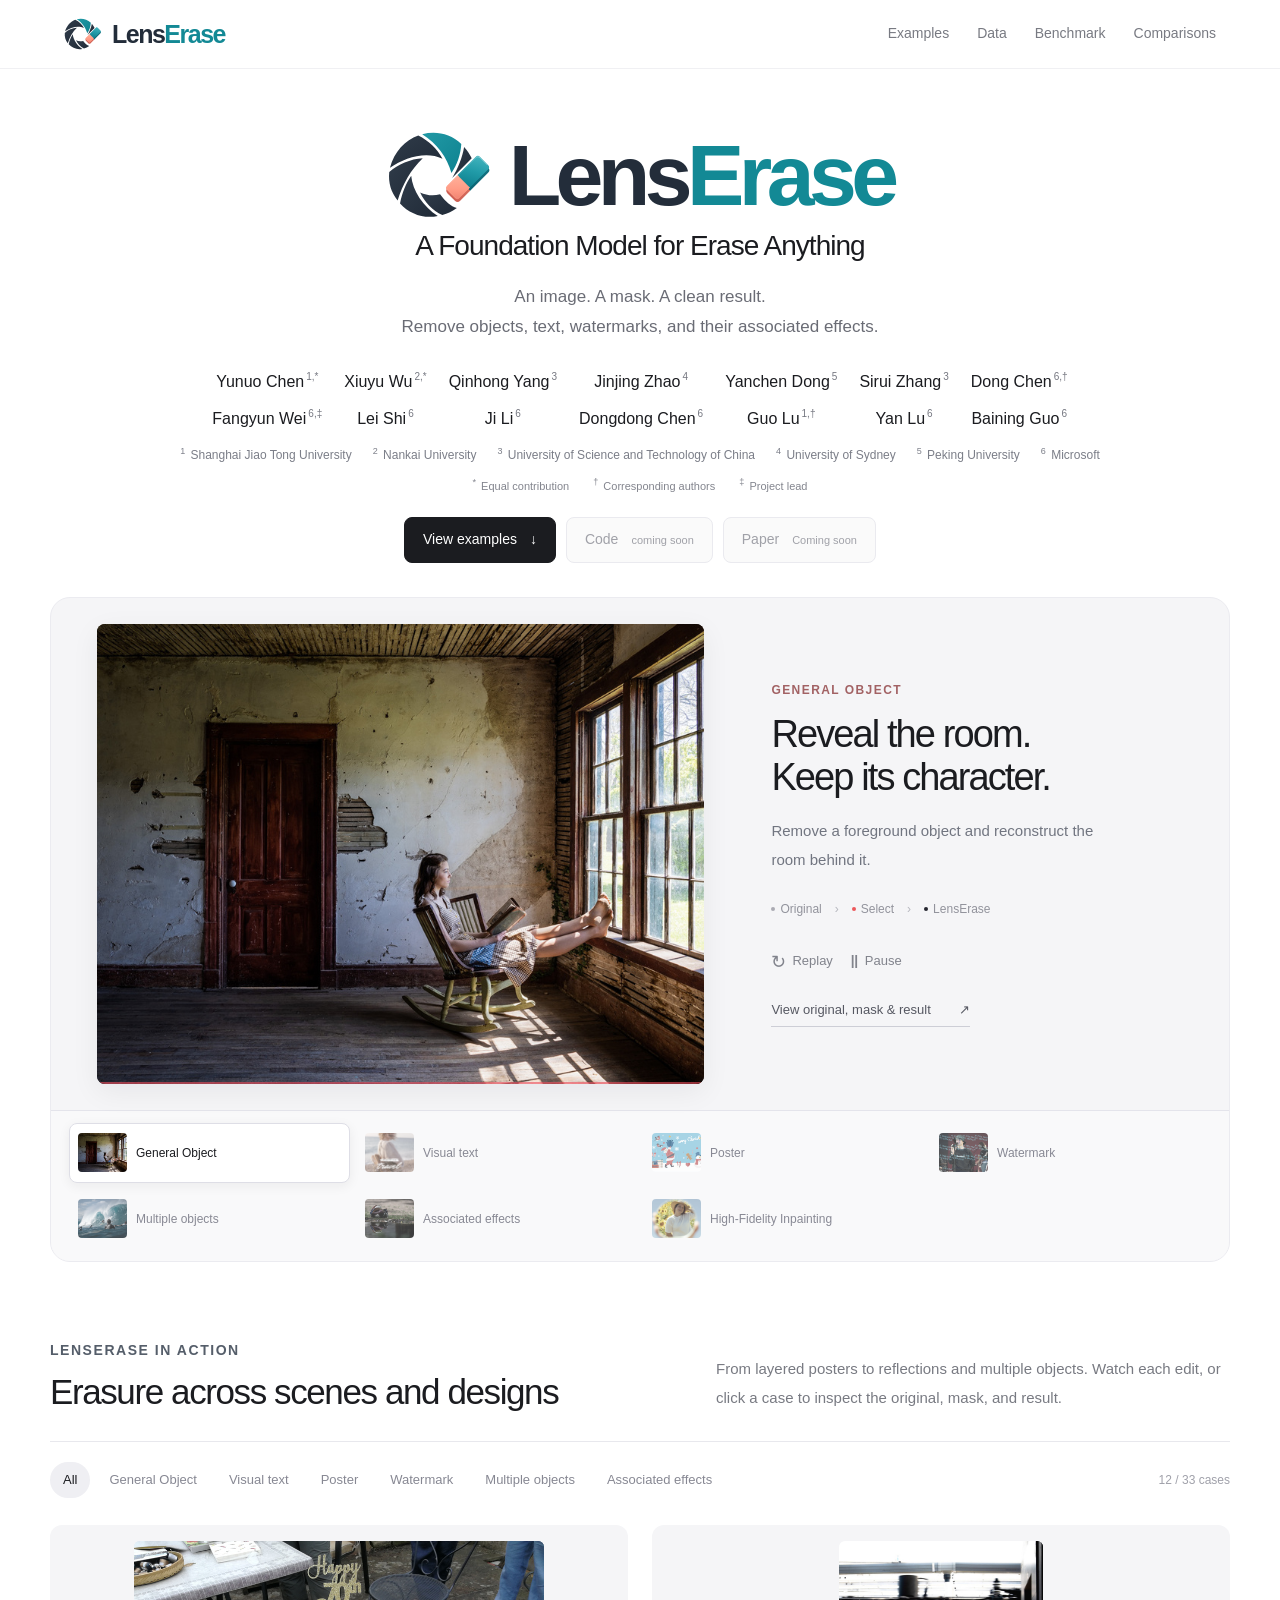
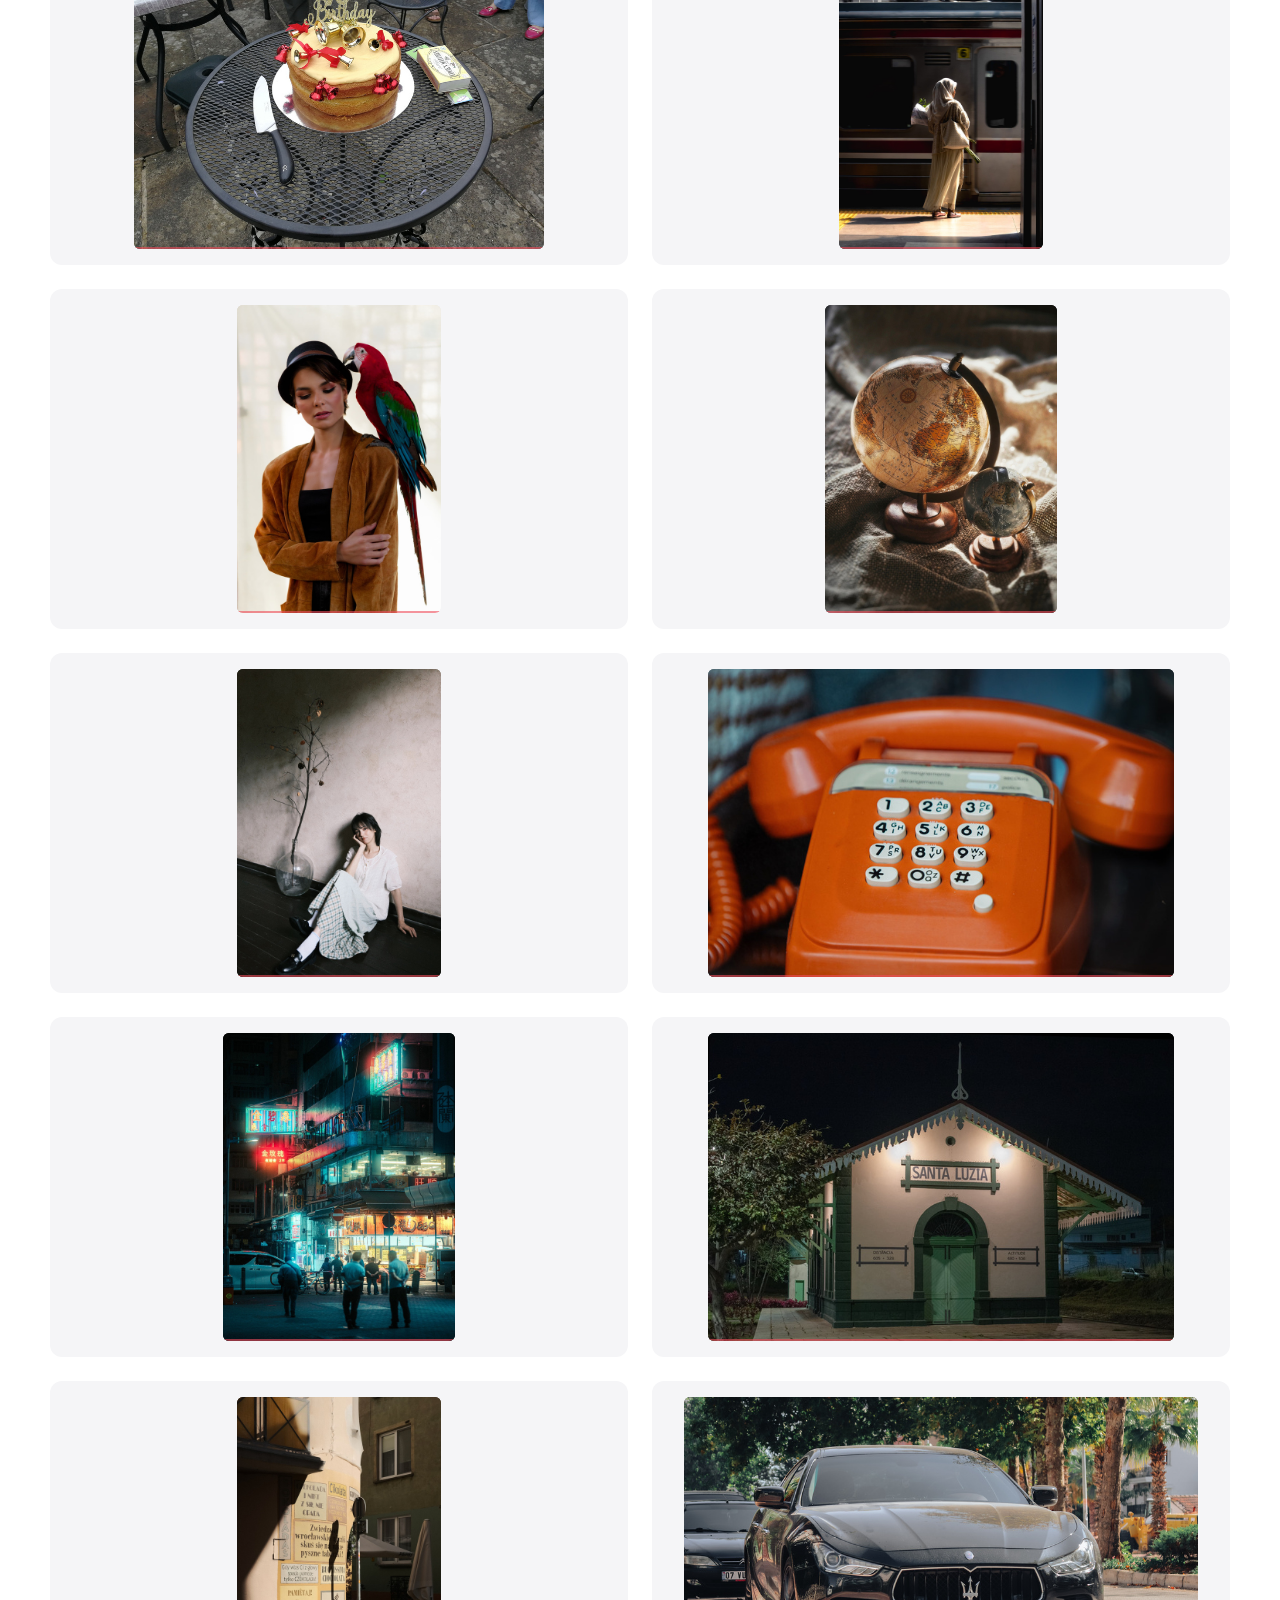
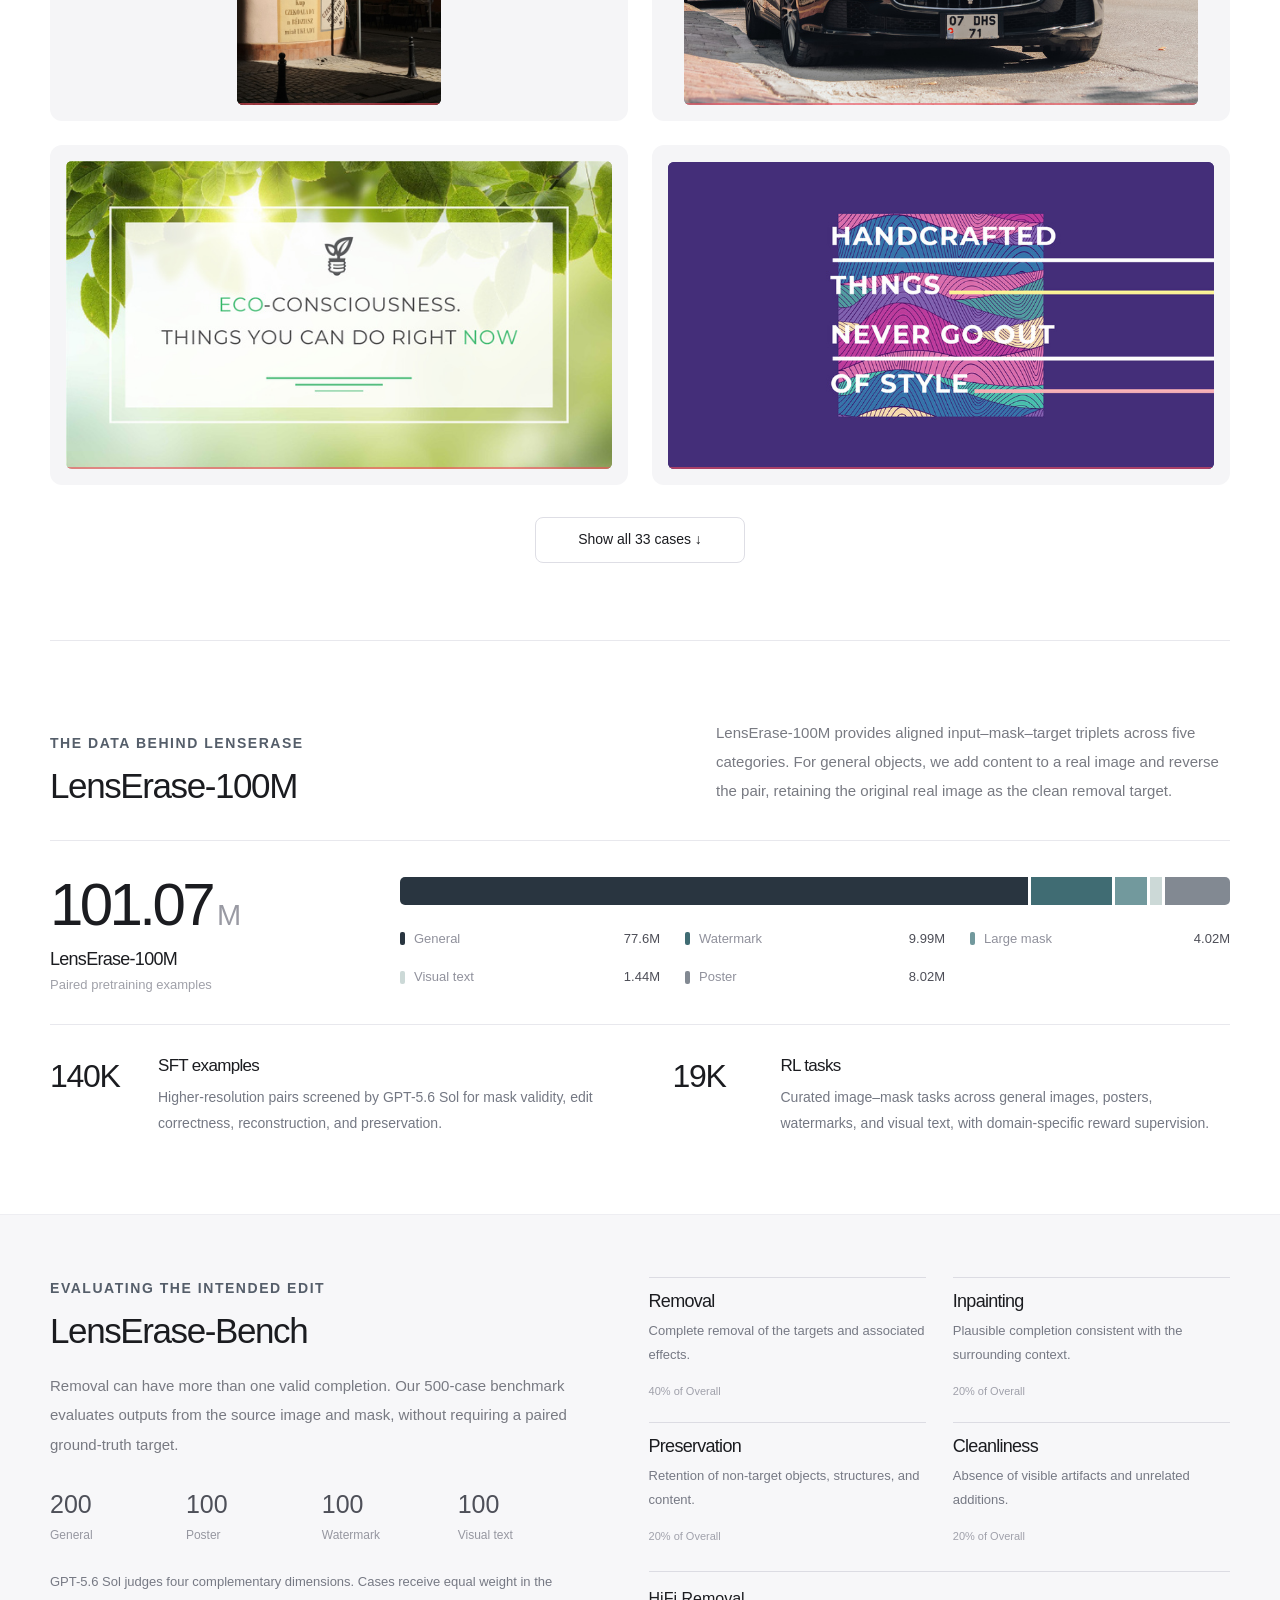
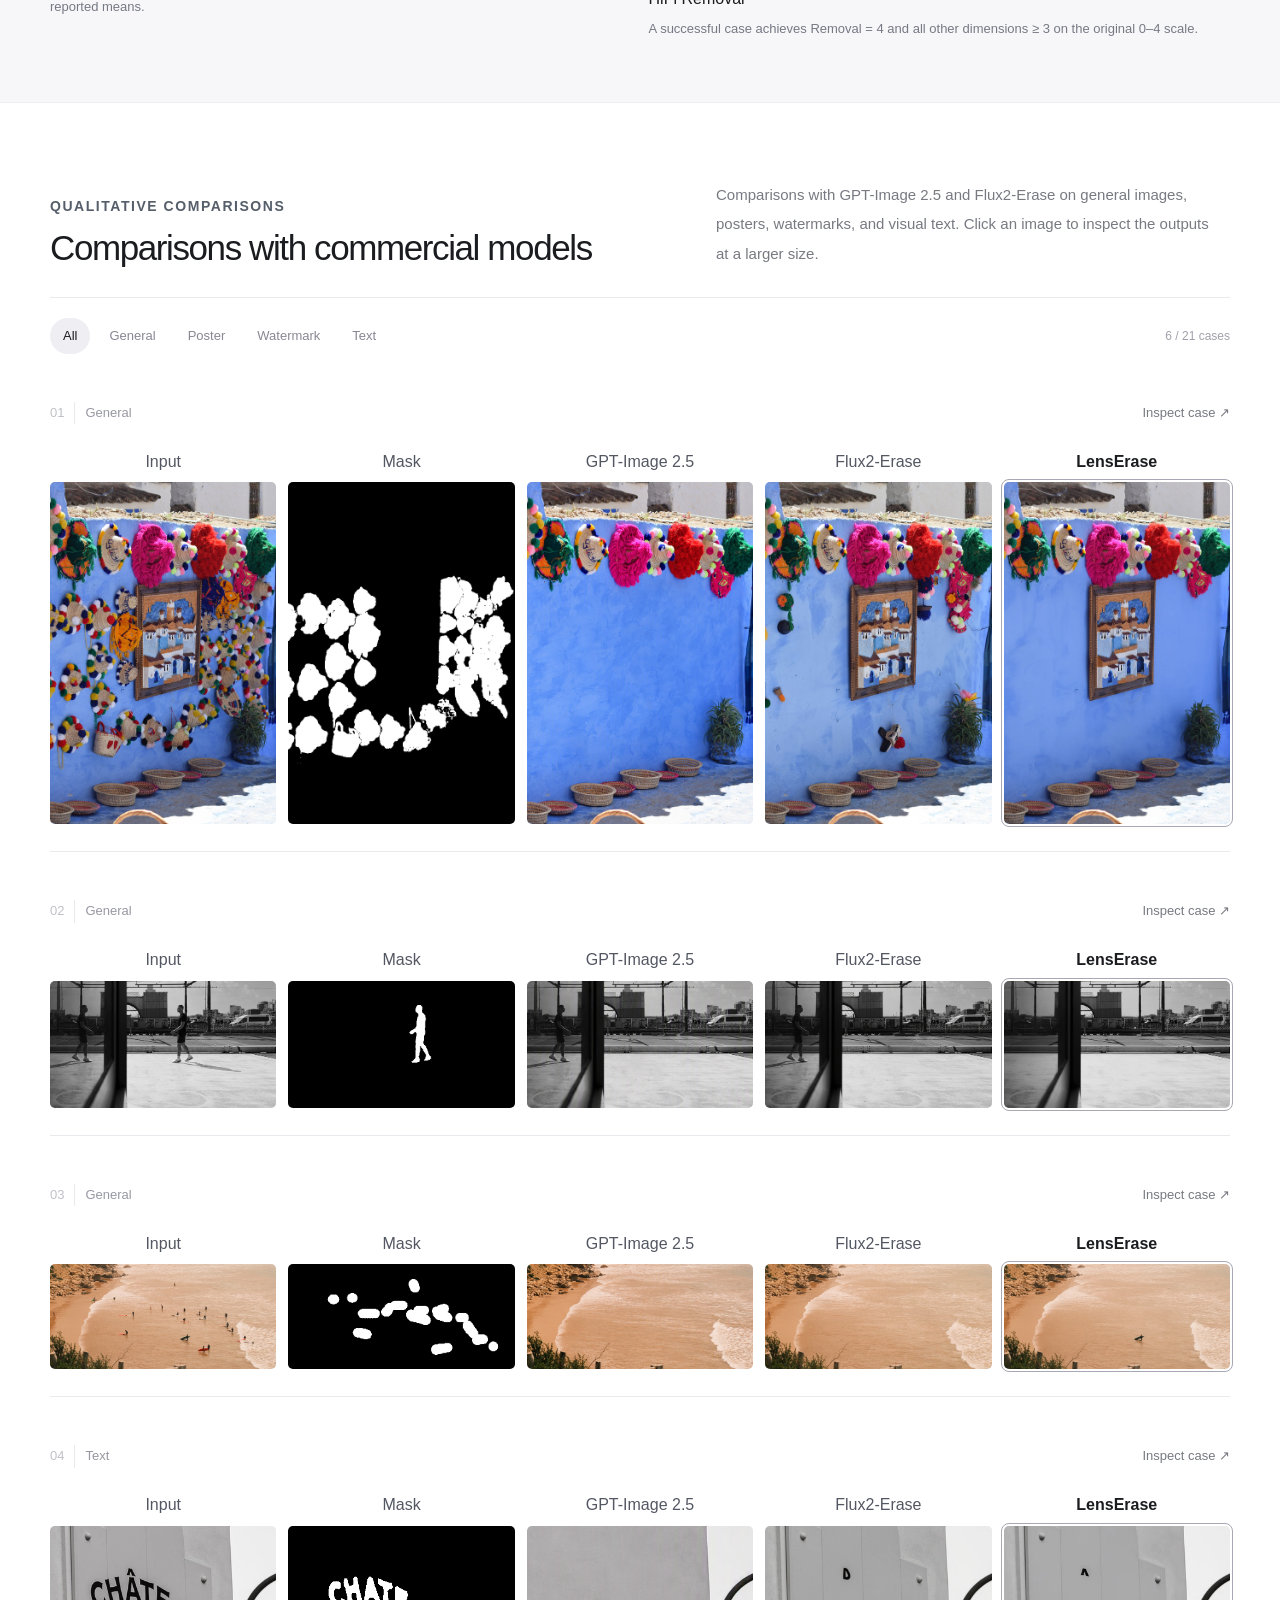
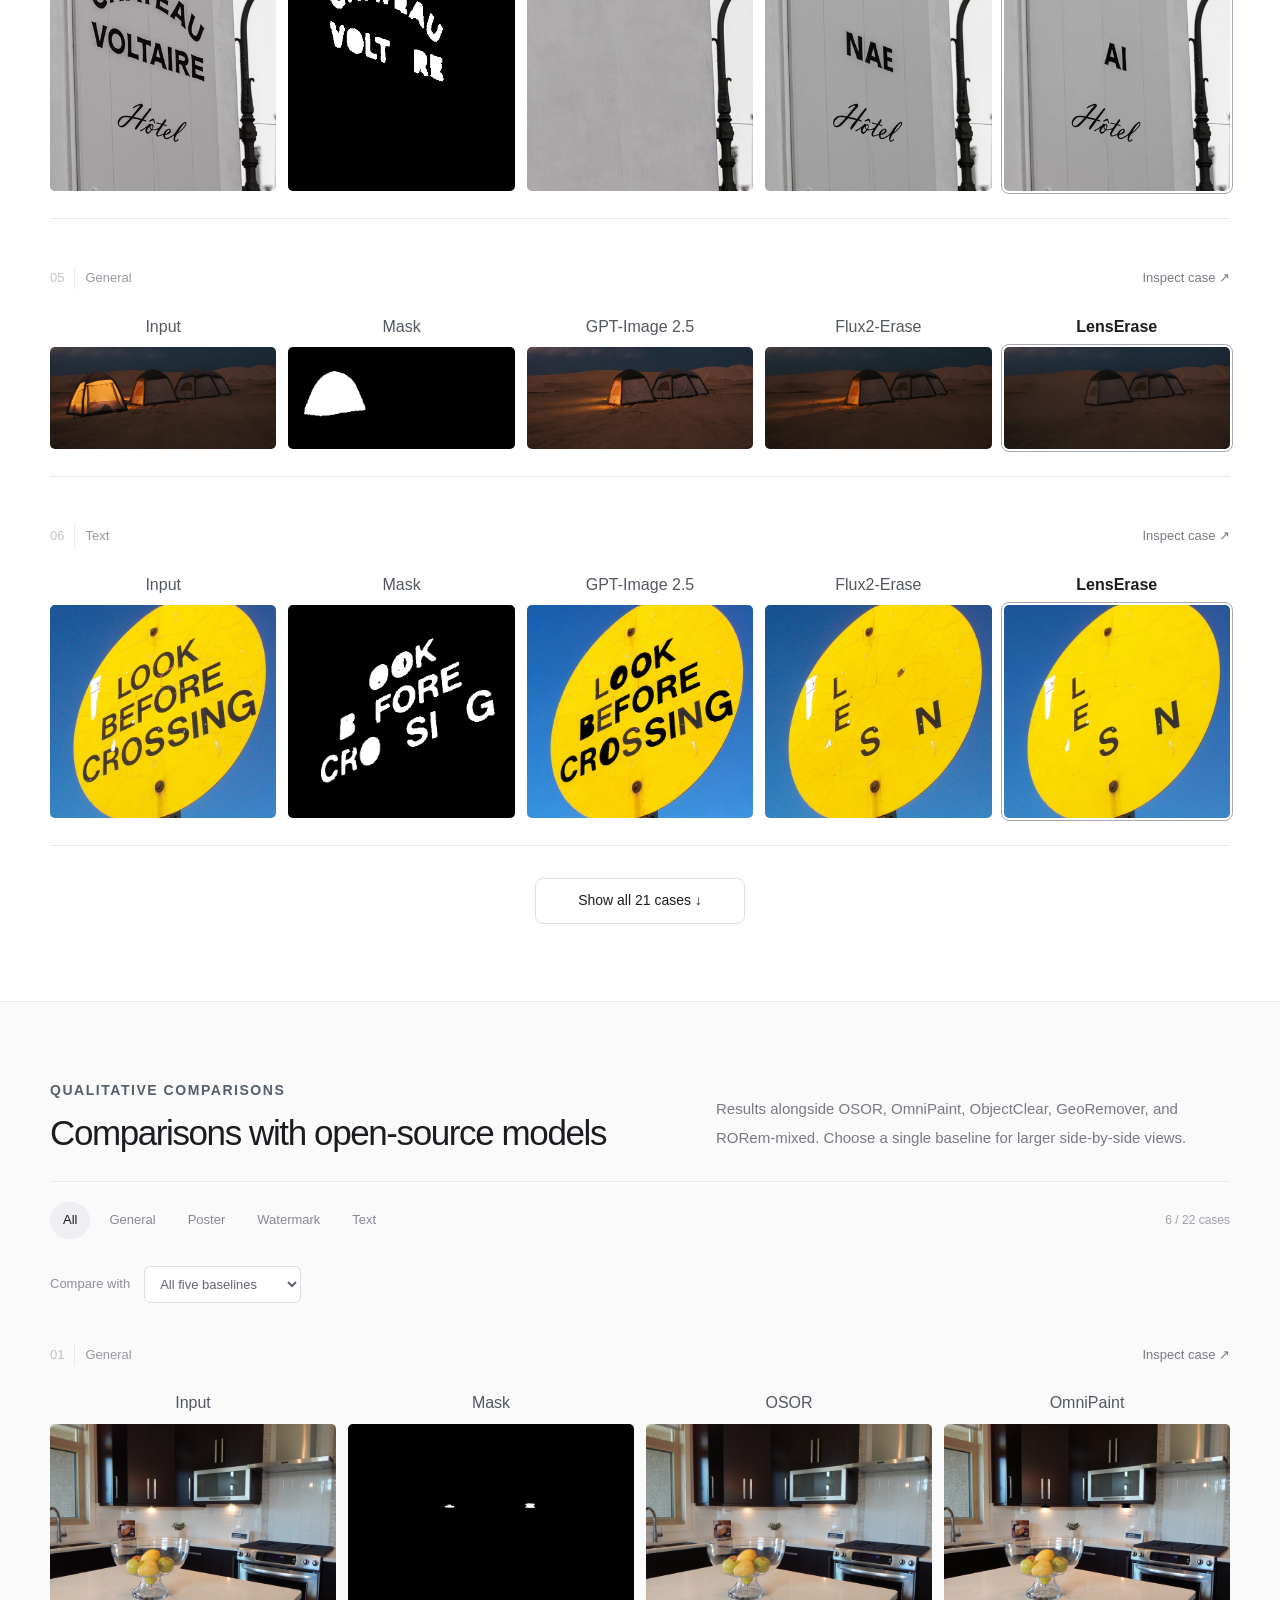
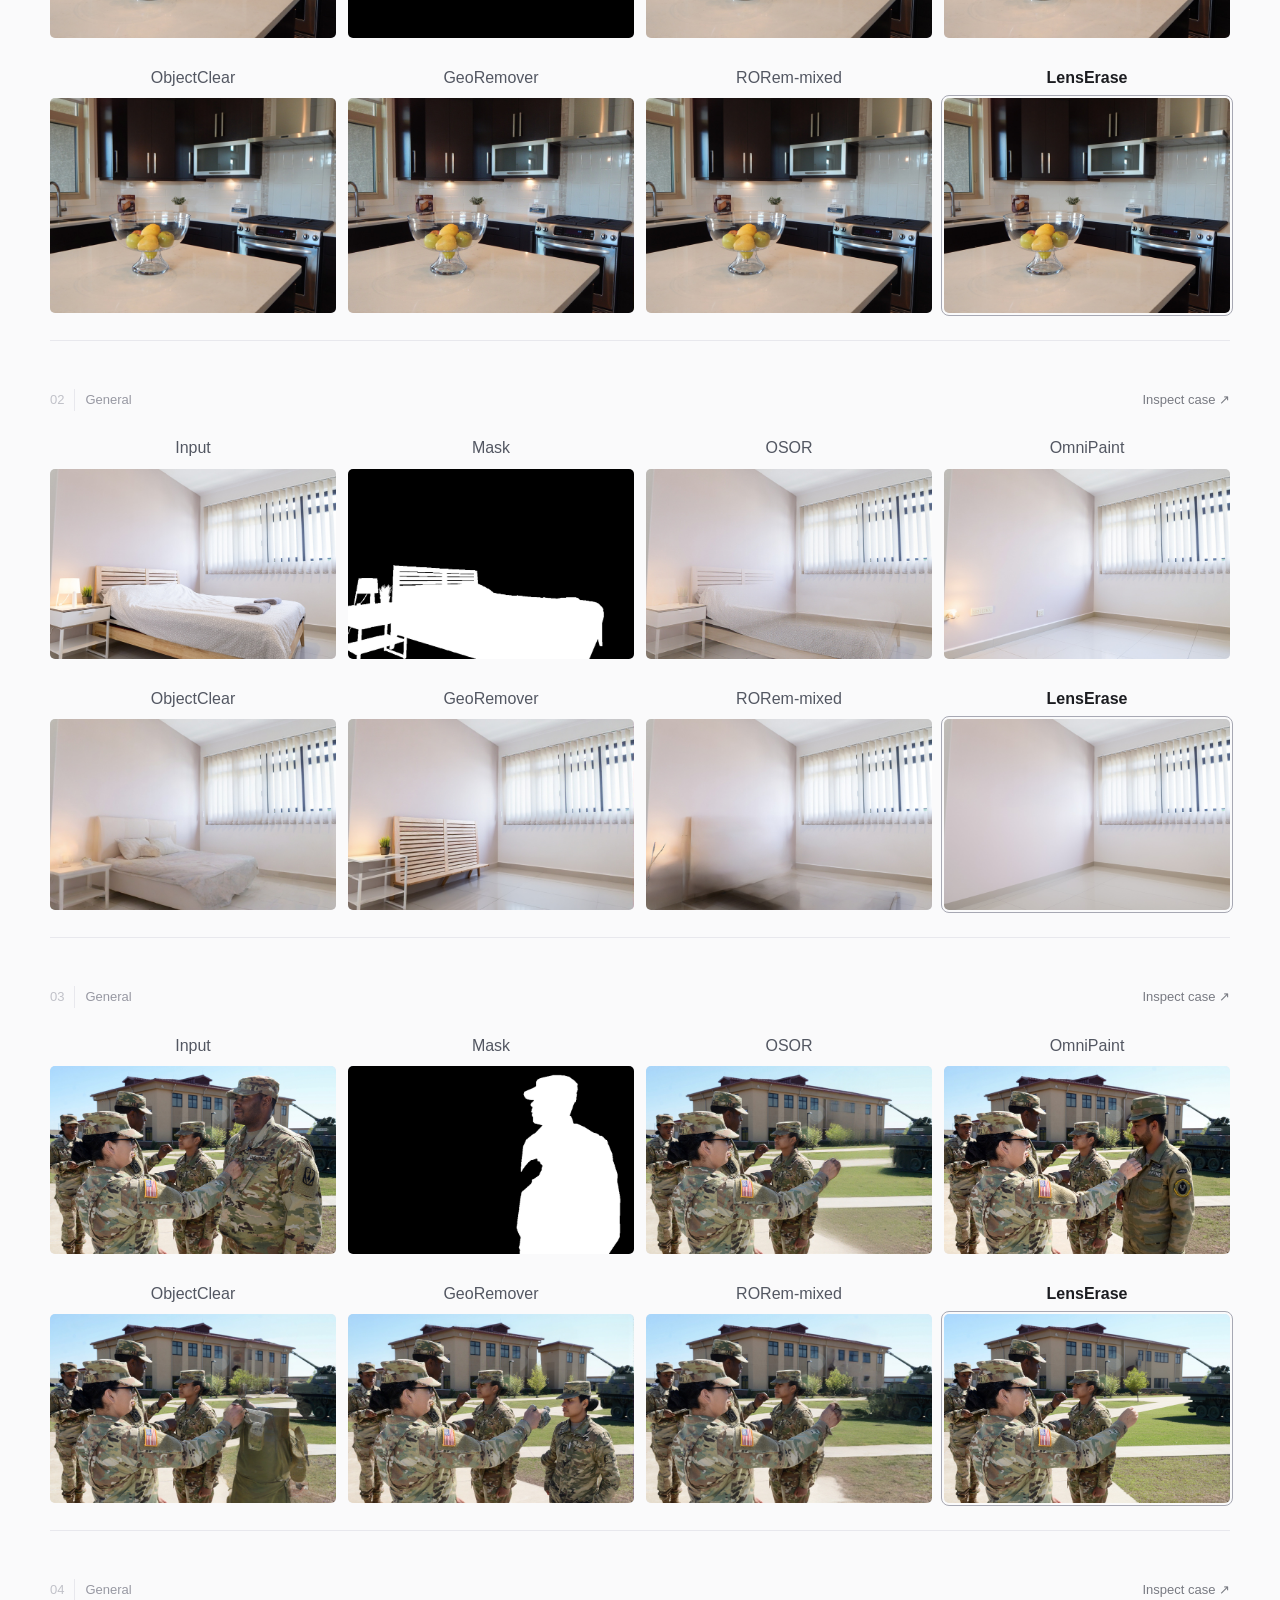
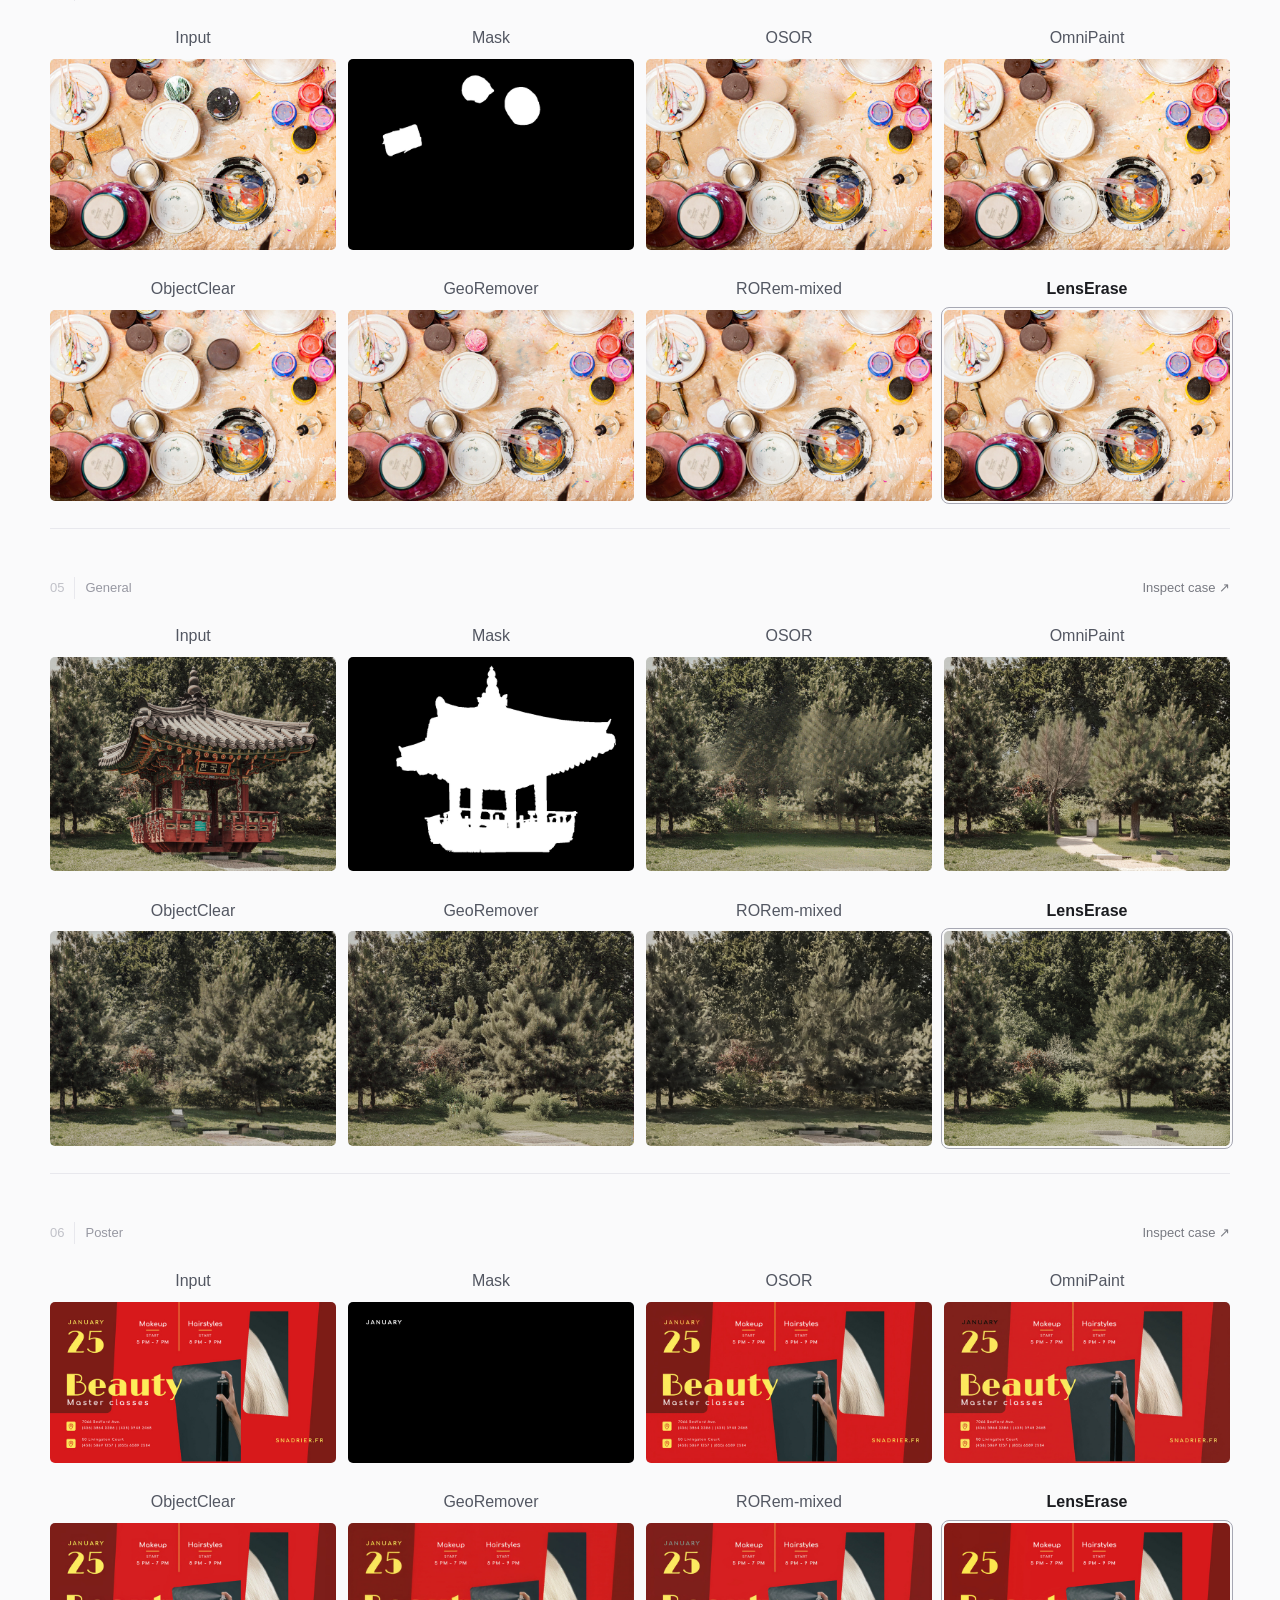
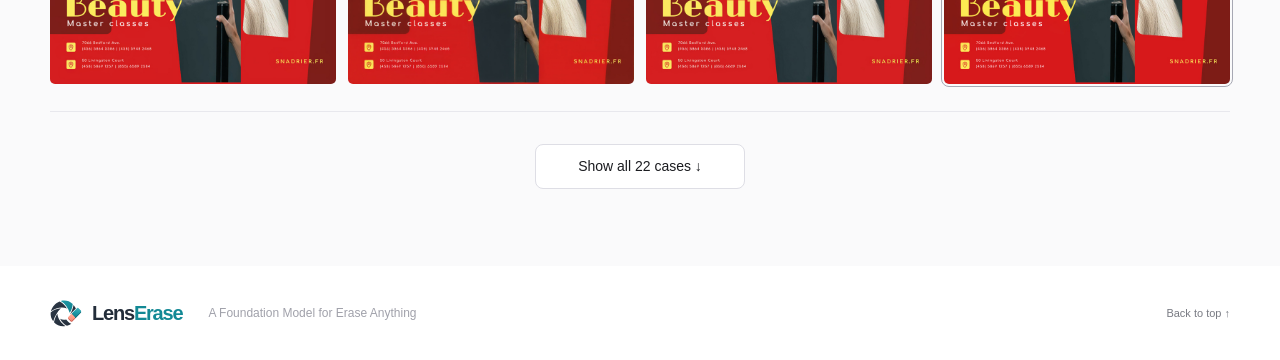
==== commit bc13a8f9: "Remove GitHub link from LensErase header" ====
--- a/LensErase/index.html
+++ b/LensErase/index.html
@@ -8,7 +8,7 @@
 </head>
 <body>
 <a class="skip-link" href="#featured">Skip to examples</a>
-<header class="site-header"><a aria-label="LensErase home" class="brand" href="#top"><img alt="" aria-hidden="true" class="brand-icon" src="assets/logo-mark.svg?v=3" width="32" height="32"/><span class="brand-wordmark">Lens<span class="erase-word">Erase</span></span></a><nav aria-label="Main navigation"><a href="#showcase">Examples</a><a href="#data">Data</a><a href="#benchmark">Benchmark</a><a href="#commercial">Comparisons</a></nav><a class="header-link" href="https://github.com/UnoC-727" rel="noopener noreferrer" target="_blank">GitHub ↗</a></header>
+<header class="site-header"><a aria-label="LensErase home" class="brand" href="#top"><img alt="" aria-hidden="true" class="brand-icon" src="assets/logo-mark.svg?v=3" width="32" height="32"/><span class="brand-wordmark">Lens<span class="erase-word">Erase</span></span></a><nav aria-label="Main navigation"><a href="#showcase">Examples</a><a href="#data">Data</a><a href="#benchmark">Benchmark</a><a href="#commercial">Comparisons</a></nav></header>
 <main id="top">
 <section aria-labelledby="page-title" class="hero wrap">
 <div class="hero-intro"><h1 id="page-title"><img class="hero-logo" src="assets/logo-mark.svg?v=3" width="84" height="84" alt="" aria-hidden="true"/><span>Lens<span class="erase-word">Erase</span></span></h1><h2>A Foundation Model for Erase Anything</h2><p class="hero-description">An image. A mask. A clean result.<br/>Remove objects, text, watermarks, and their associated effects.</p></div>
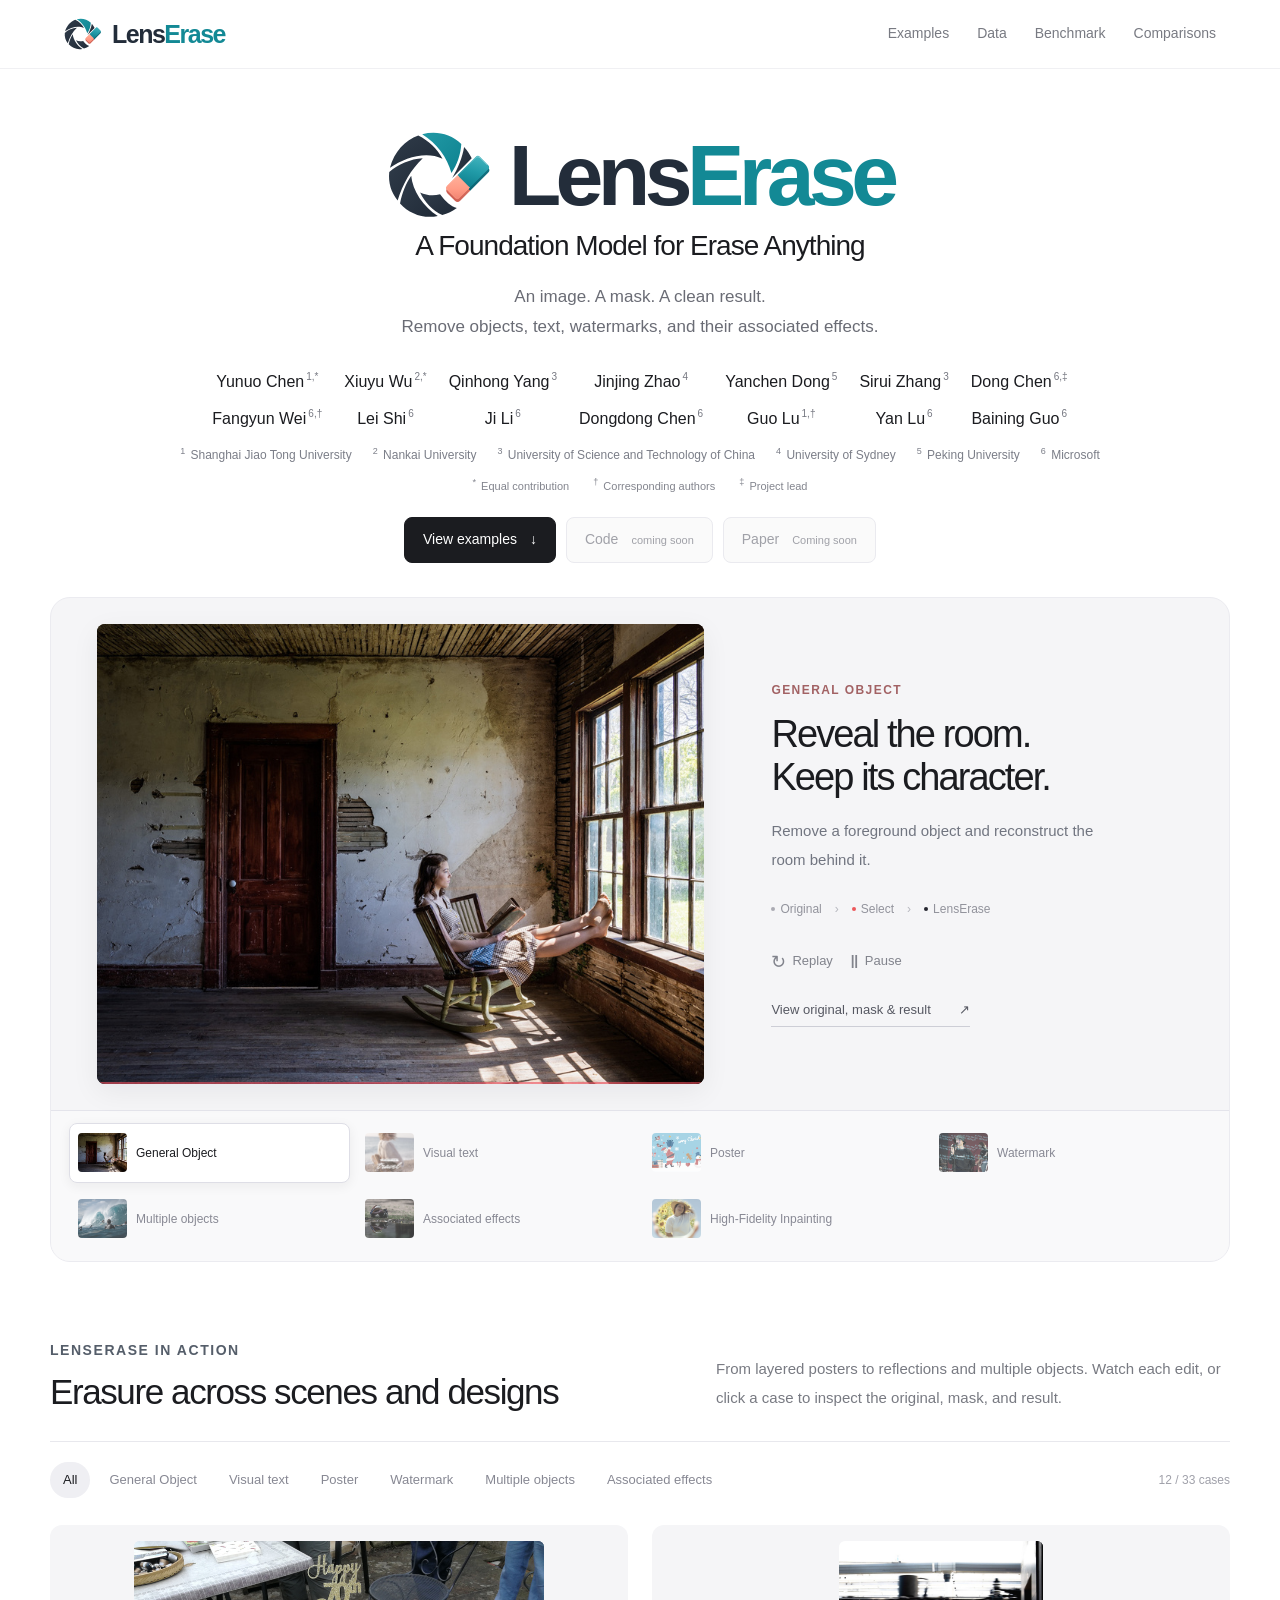
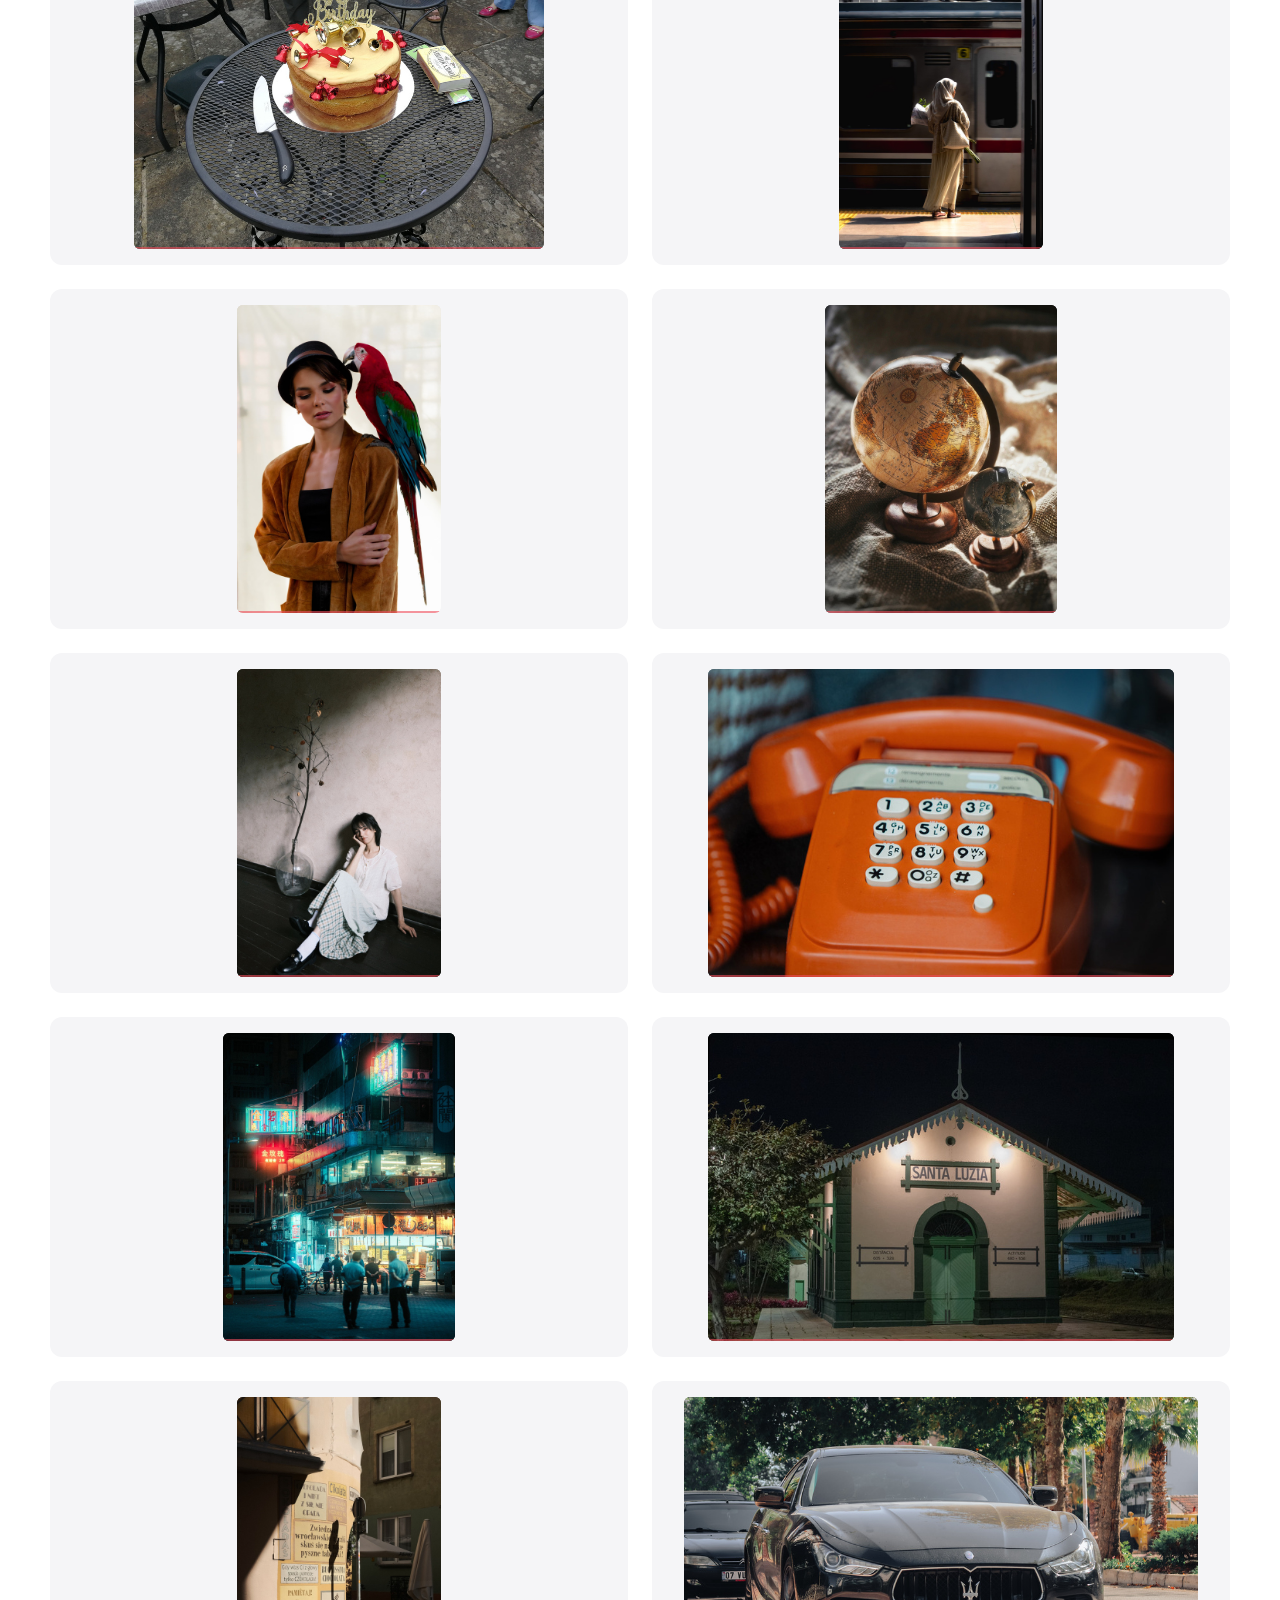
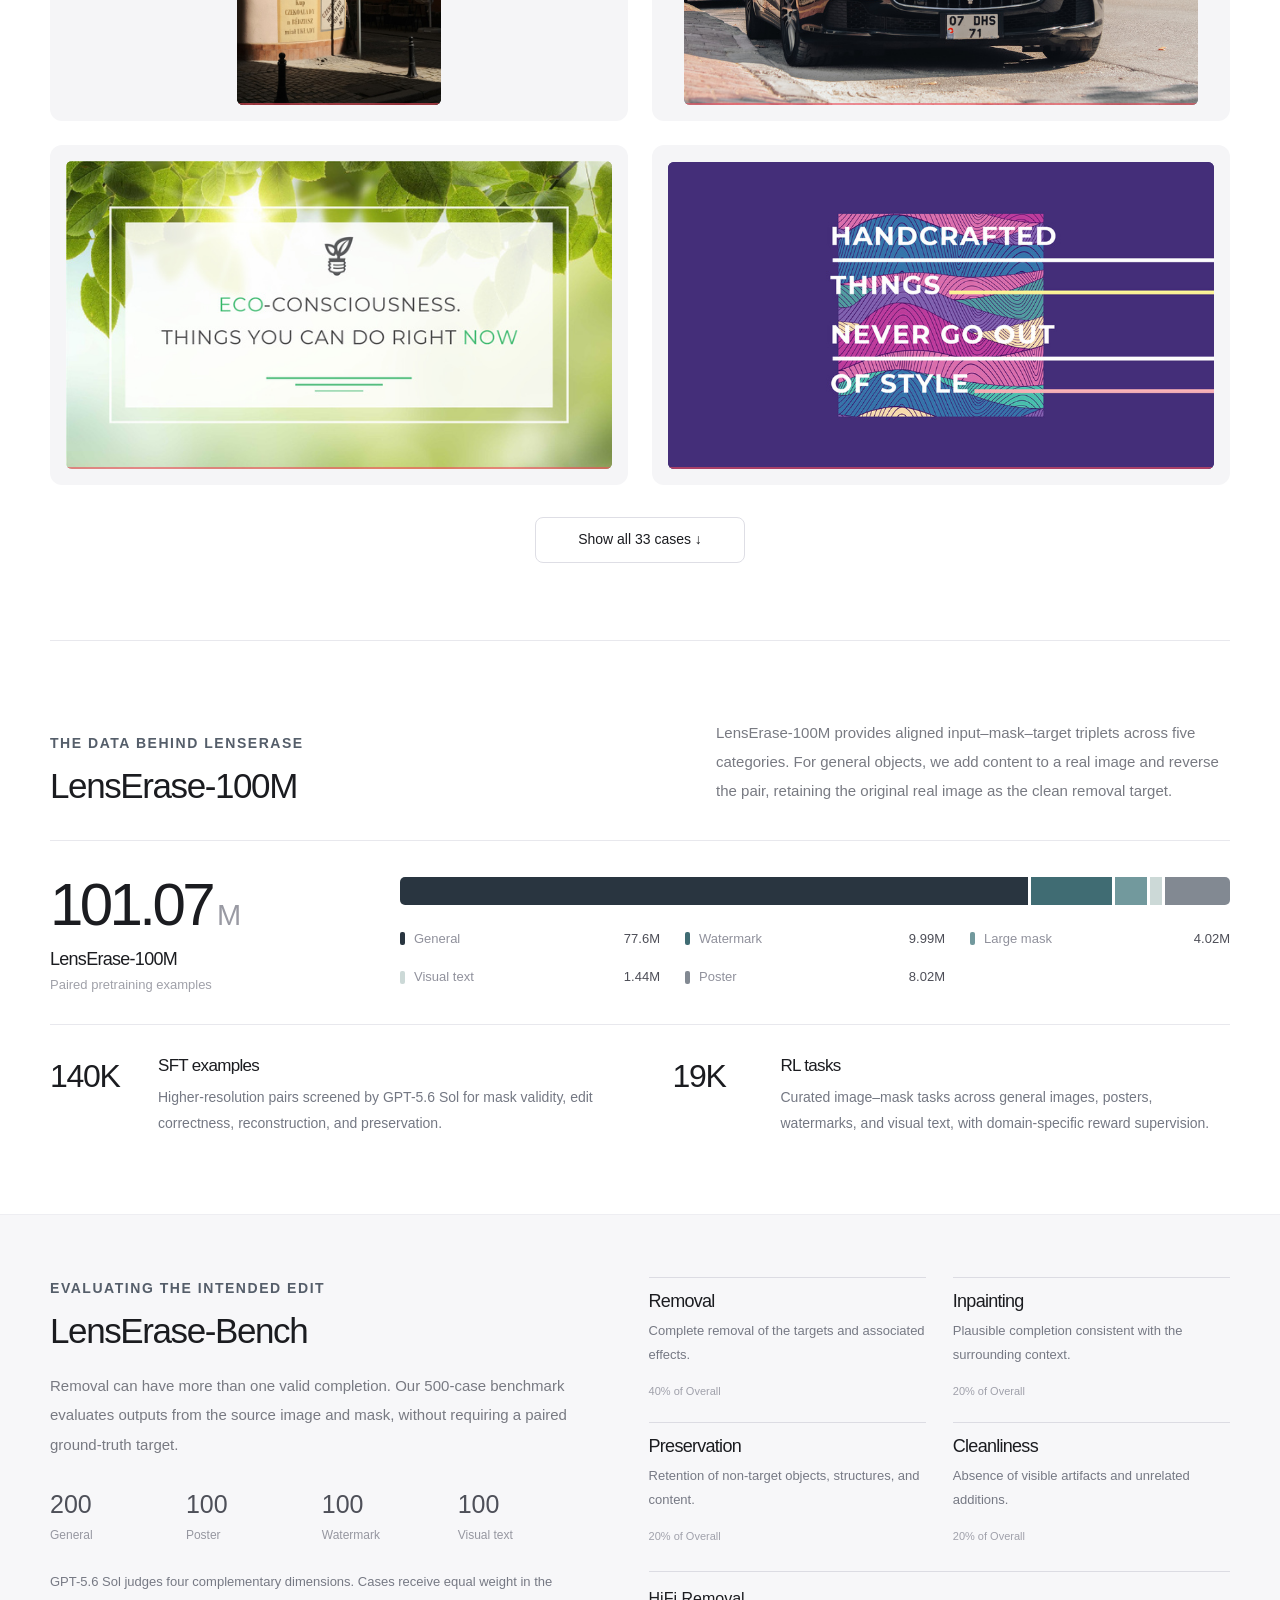
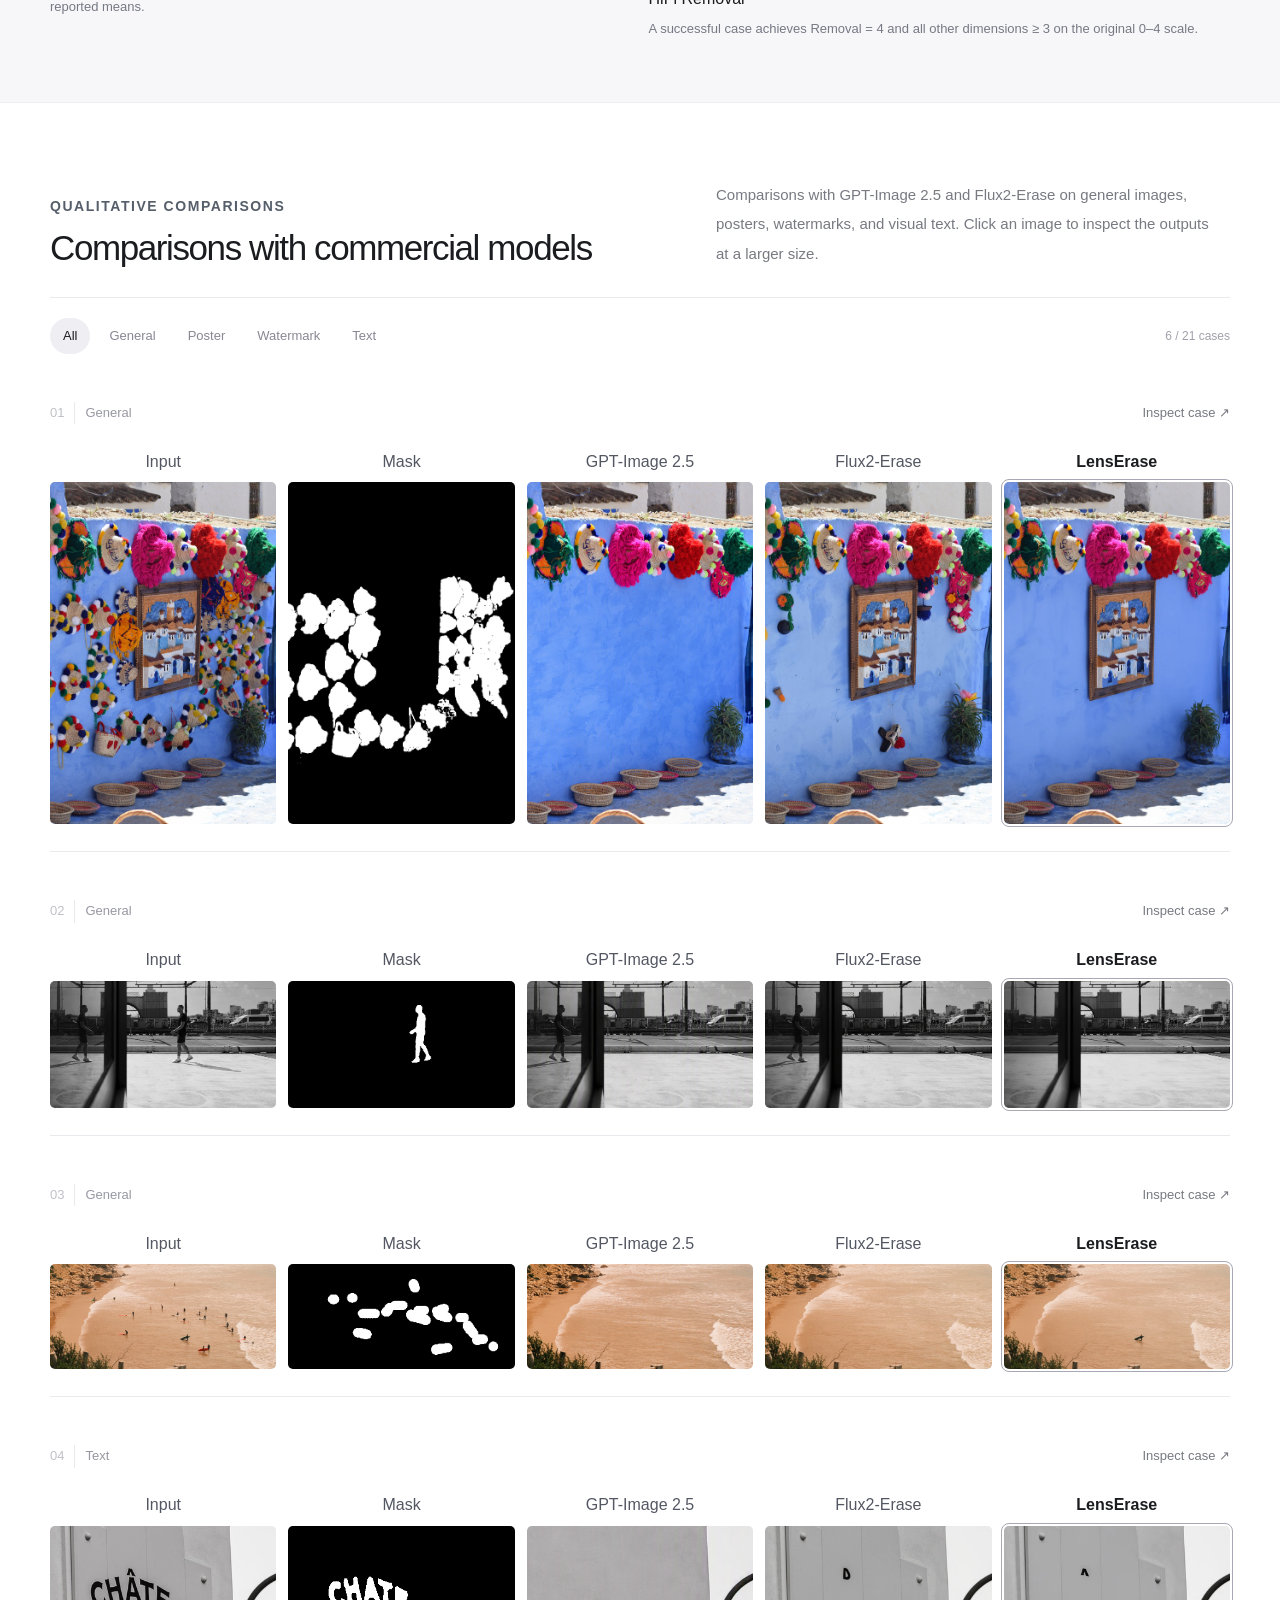
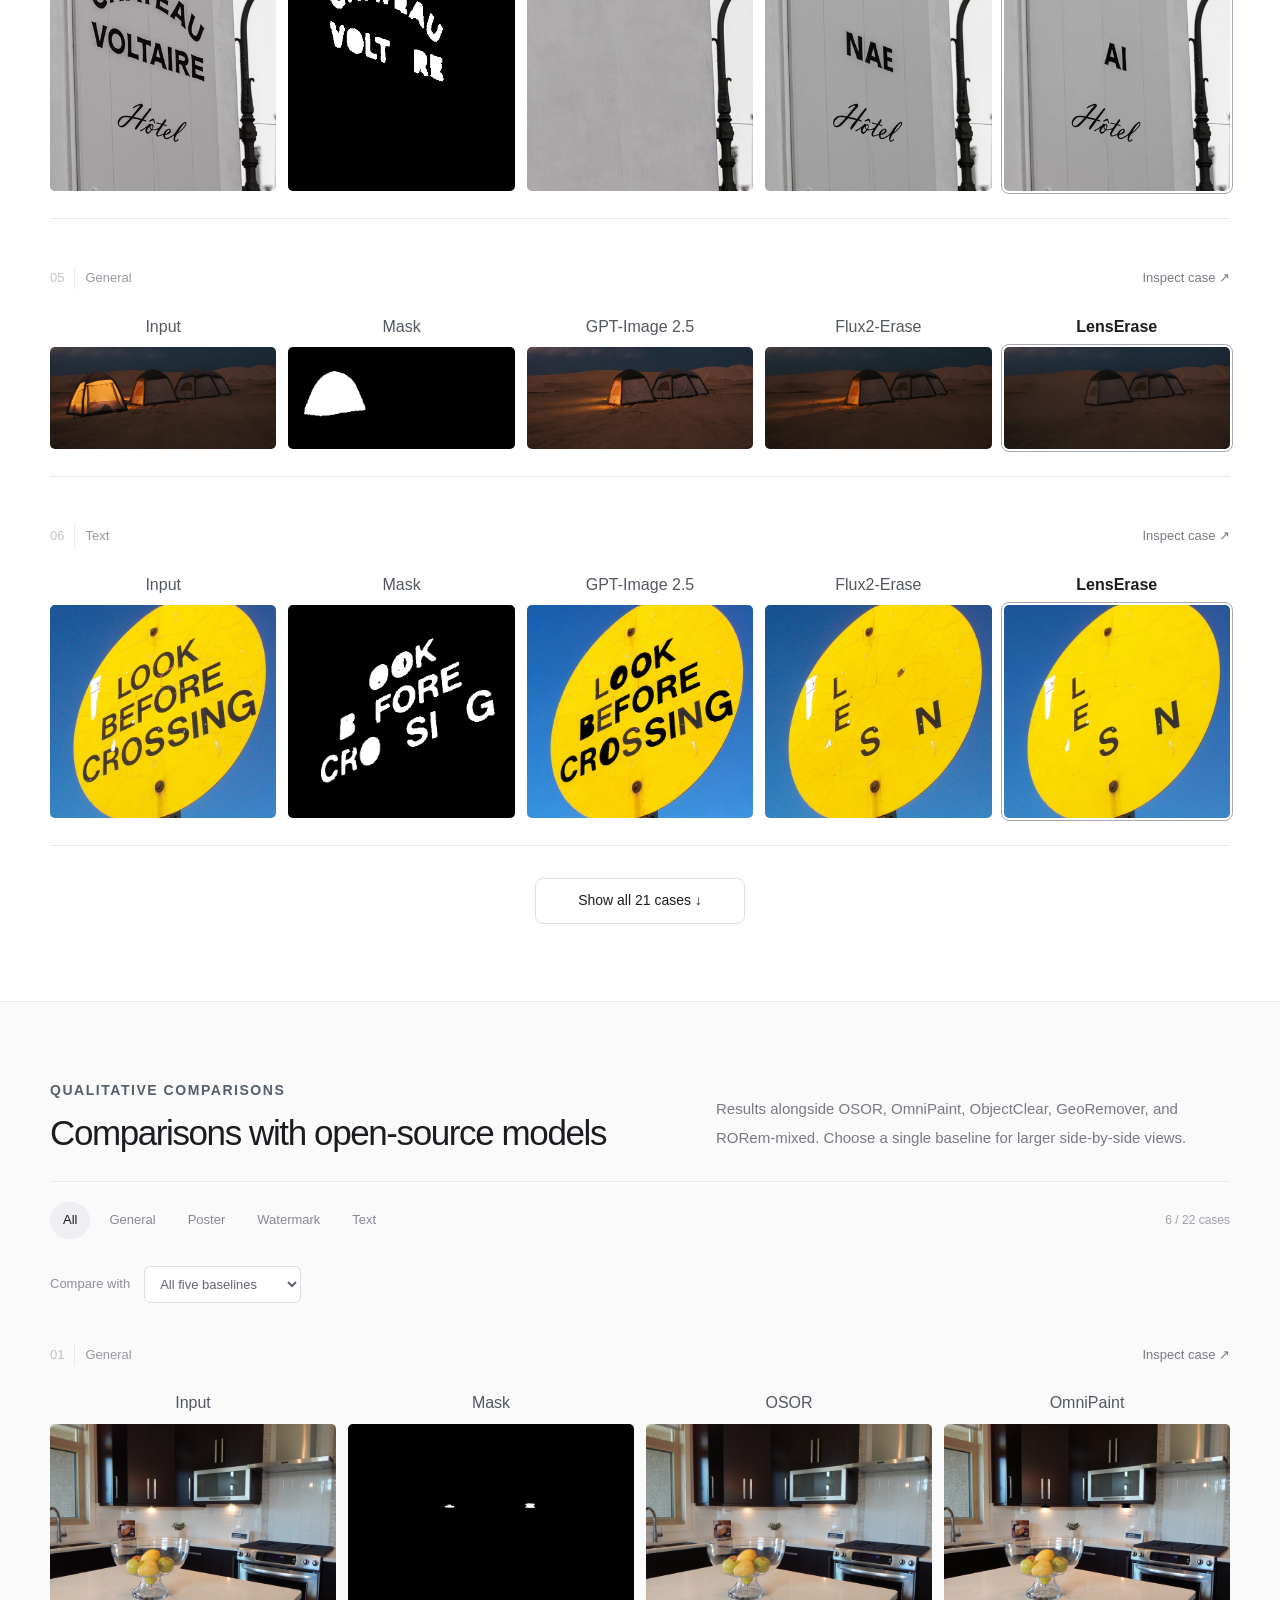
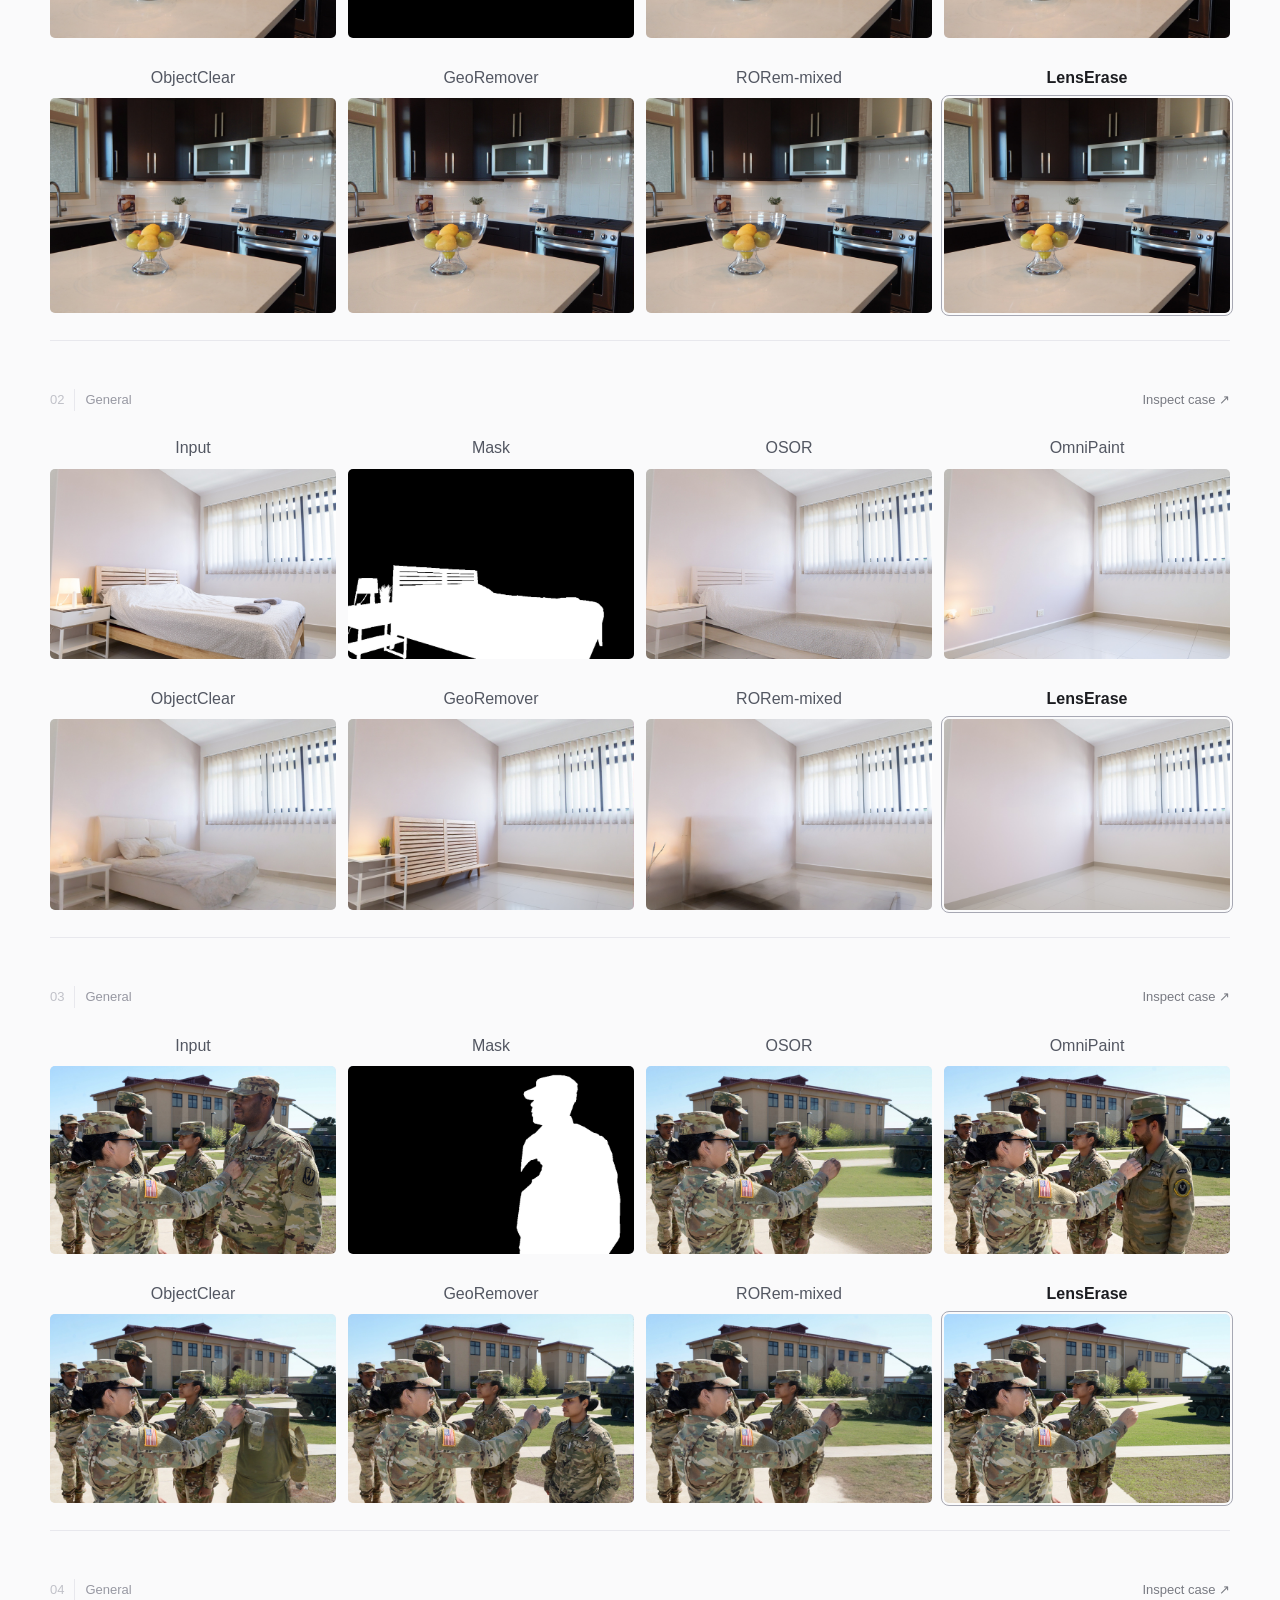
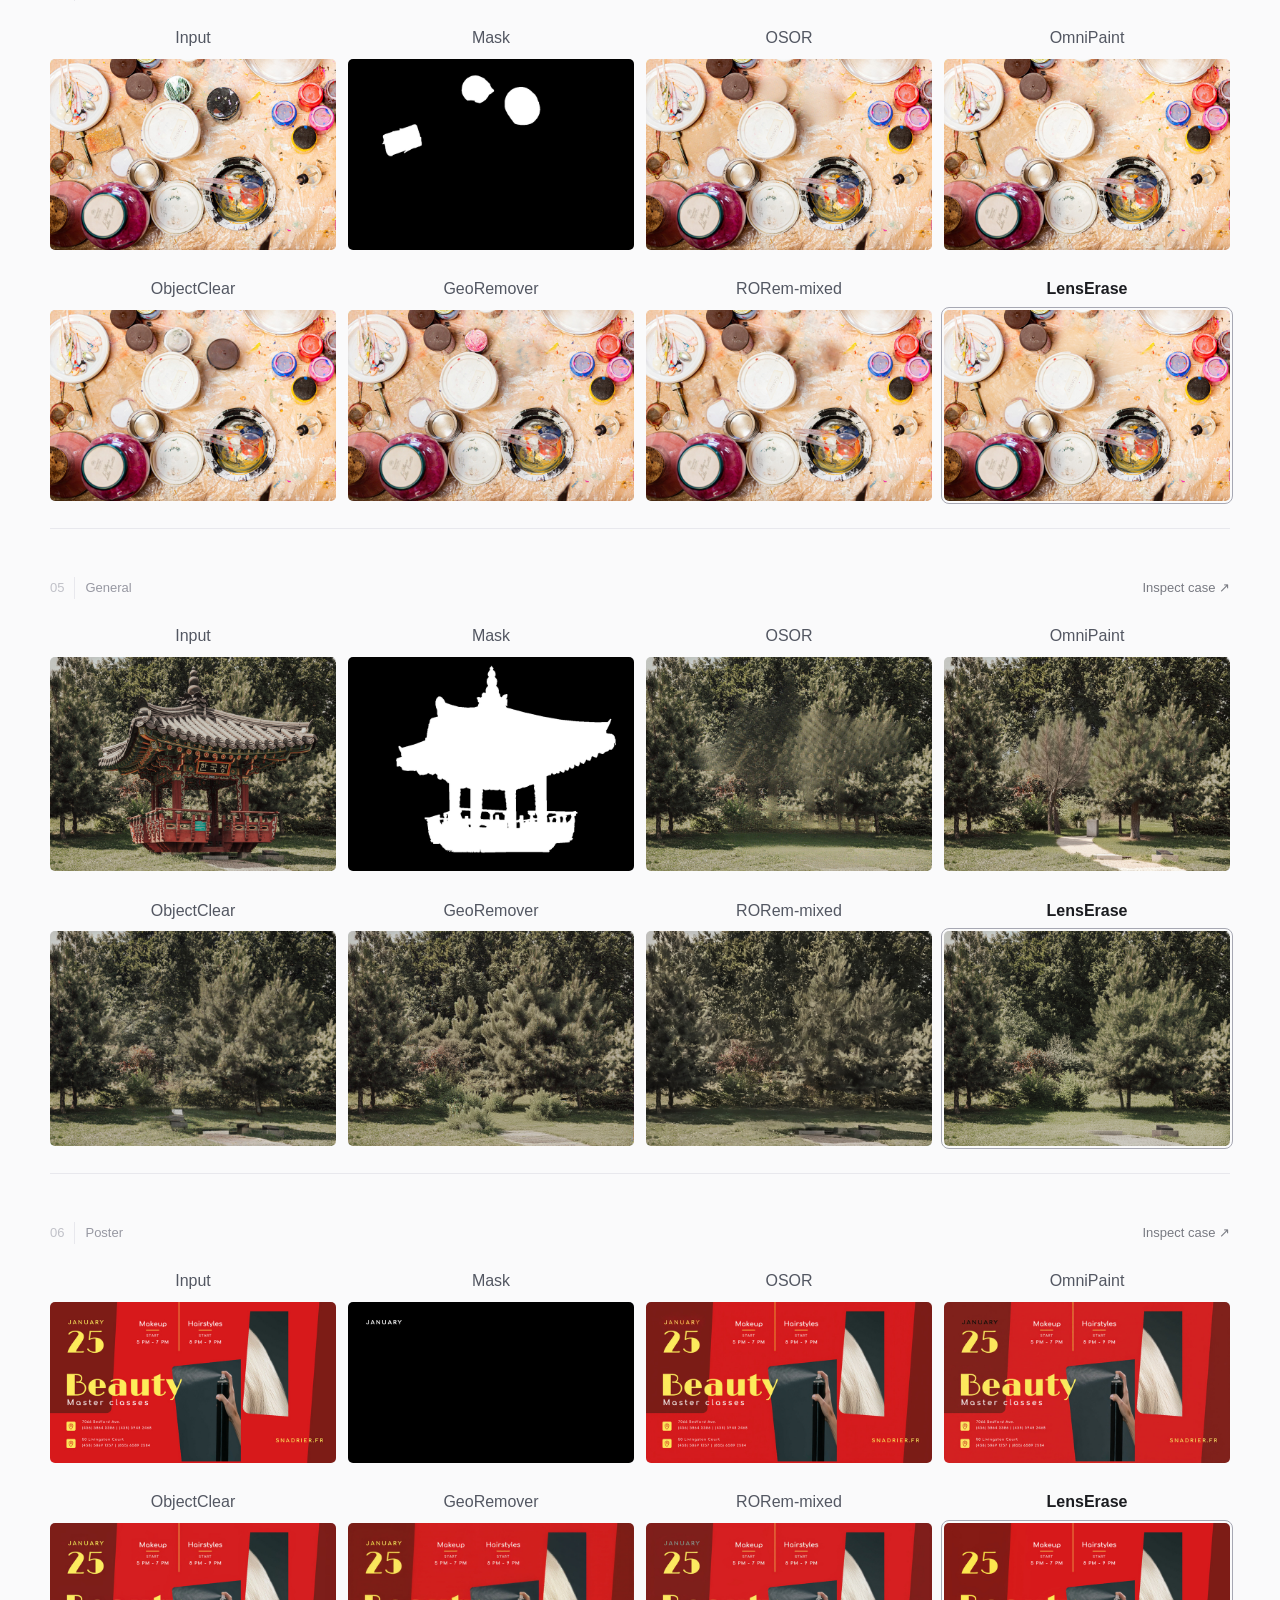
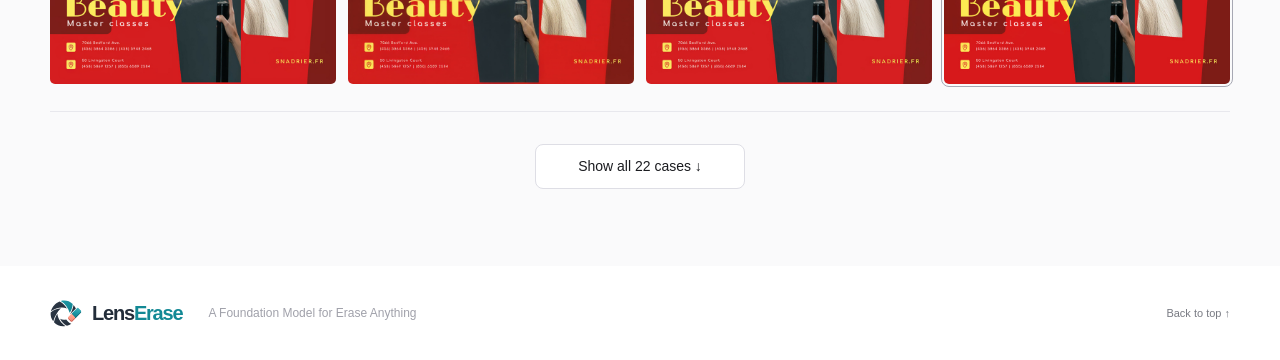
==== commit 5e07c064: "Correct corresponding author and project lead roles" ====
--- a/LensErase/index.html
+++ b/LensErase/index.html
@@ -12,7 +12,7 @@
 <main id="top">
 <section aria-labelledby="page-title" class="hero wrap">
 <div class="hero-intro"><h1 id="page-title"><img class="hero-logo" src="assets/logo-mark.svg?v=3" width="84" height="84" alt="" aria-hidden="true"/><span>Lens<span class="erase-word">Erase</span></span></h1><h2>A Foundation Model for Erase Anything</h2><p class="hero-description">An image. A mask. A clean result.<br/>Remove objects, text, watermarks, and their associated effects.</p></div>
-<div aria-label="Authors" class="authors"><span>Yunuo Chen<sup>1,*</sup></span><span>Xiuyu Wu<sup>2,*</sup></span><span>Qinhong Yang<sup>3</sup></span><span>Jinjing Zhao<sup>4</sup></span><span>Yanchen Dong<sup>5</sup></span><span>Sirui Zhang<sup>3</sup></span><span>Dong Chen<sup>6,†</sup></span><span>Fangyun Wei<sup>6,‡</sup></span><span>Lei Shi<sup>6</sup></span><span>Ji Li<sup>6</sup></span><span>Dongdong Chen<sup>6</sup></span><span>Guo Lu<sup>1,†</sup></span><span>Yan Lu<sup>6</sup></span><span>Baining Guo<sup>6</sup></span></div>
+<div aria-label="Authors" class="authors"><span>Yunuo Chen<sup>1,*</sup></span><span>Xiuyu Wu<sup>2,*</sup></span><span>Qinhong Yang<sup>3</sup></span><span>Jinjing Zhao<sup>4</sup></span><span>Yanchen Dong<sup>5</sup></span><span>Sirui Zhang<sup>3</sup></span><span>Dong Chen<sup>6,‡</sup></span><span>Fangyun Wei<sup>6,†</sup></span><span>Lei Shi<sup>6</sup></span><span>Ji Li<sup>6</sup></span><span>Dongdong Chen<sup>6</sup></span><span>Guo Lu<sup>1,†</sup></span><span>Yan Lu<sup>6</sup></span><span>Baining Guo<sup>6</sup></span></div>
 <div class="affiliations"><span><sup>1</sup> Shanghai Jiao Tong University</span><span><sup>2</sup> Nankai University</span><span><sup>3</sup> University of Science and Technology of China</span><span><sup>4</sup> University of Sydney</span><span><sup>5</sup> Peking University</span><span><sup>6</sup> Microsoft</span></div>
 <p class="author-notes"><span><sup>*</sup> Equal contribution</span><span><sup>†</sup> Corresponding authors</span><span><sup>‡</sup> Project lead</span></p><div class="hero-actions"><a class="button button-primary" href="#featured">View examples <span aria-hidden="true">↓</span></a><button class="button button-pending code-pending" type="button" disabled>Code <span>coming soon</span></button><button class="button button-pending" disabled="">Paper <span>Coming soon</span></button></div>
 <div class="featured-stage" id="featured"><div class="featured-main"><div id="hero-view"></div><div class="featured-copy"><p class="eyebrow" id="hero-category"></p><h3 id="hero-case-title"></h3><p id="hero-description"></p><div aria-label="Animation stages" class="demo-sequence"><span data-step="source"><i></i>Original</span><span data-step="selection"><i></i>Select</span><span data-step="result"><i></i>LensErase</span></div><div class="animation-controls"><button aria-label="Replay erasing animation" id="hero-replay" type="button"><span aria-hidden="true">↻</span> Replay</button><button aria-label="Pause animation" aria-pressed="false" id="hero-pause" type="button"><span aria-hidden="true">Ⅱ</span> Pause</button></div><button class="inspect-link" id="hero-expand" type="button">View original, mask &amp; result <span aria-hidden="true">↗</span></button></div></div><div aria-label="Featured removal examples" class="hero-tabs" id="hero-tabs" role="tablist"></div></div>
